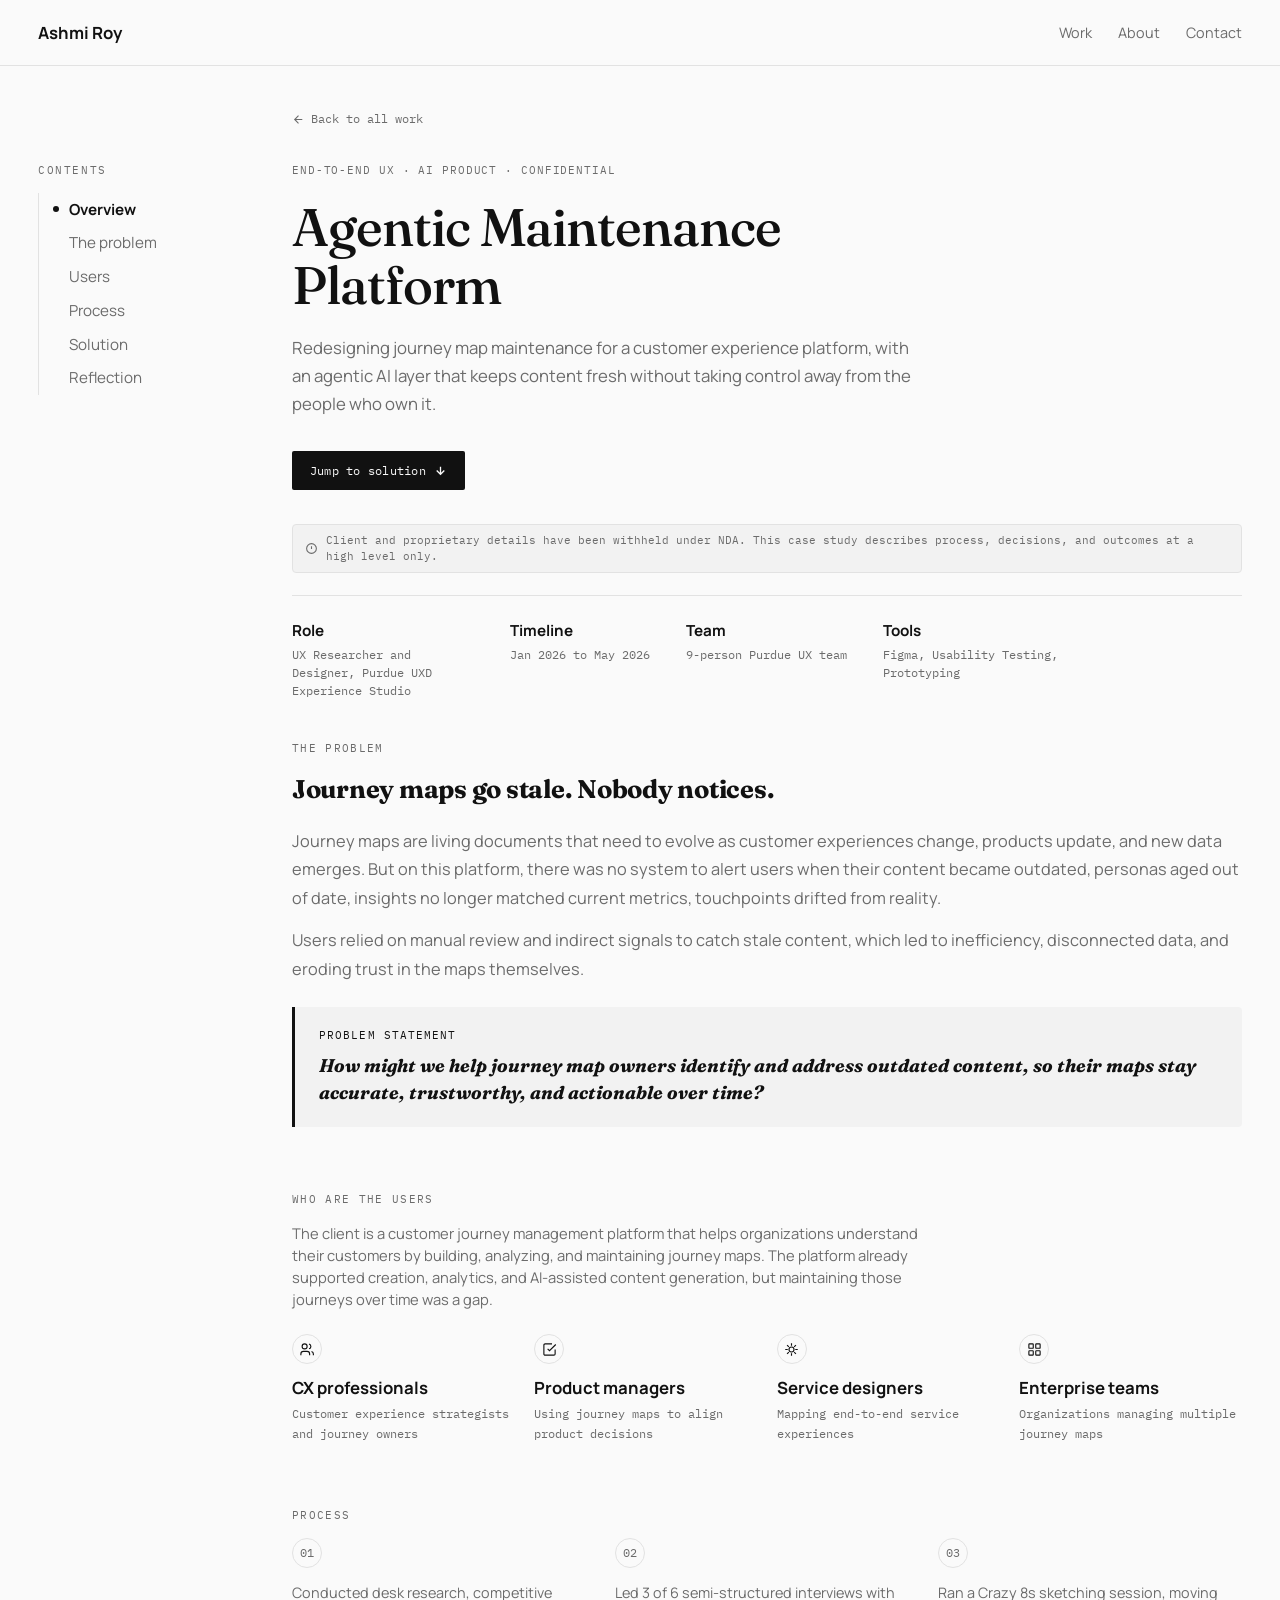
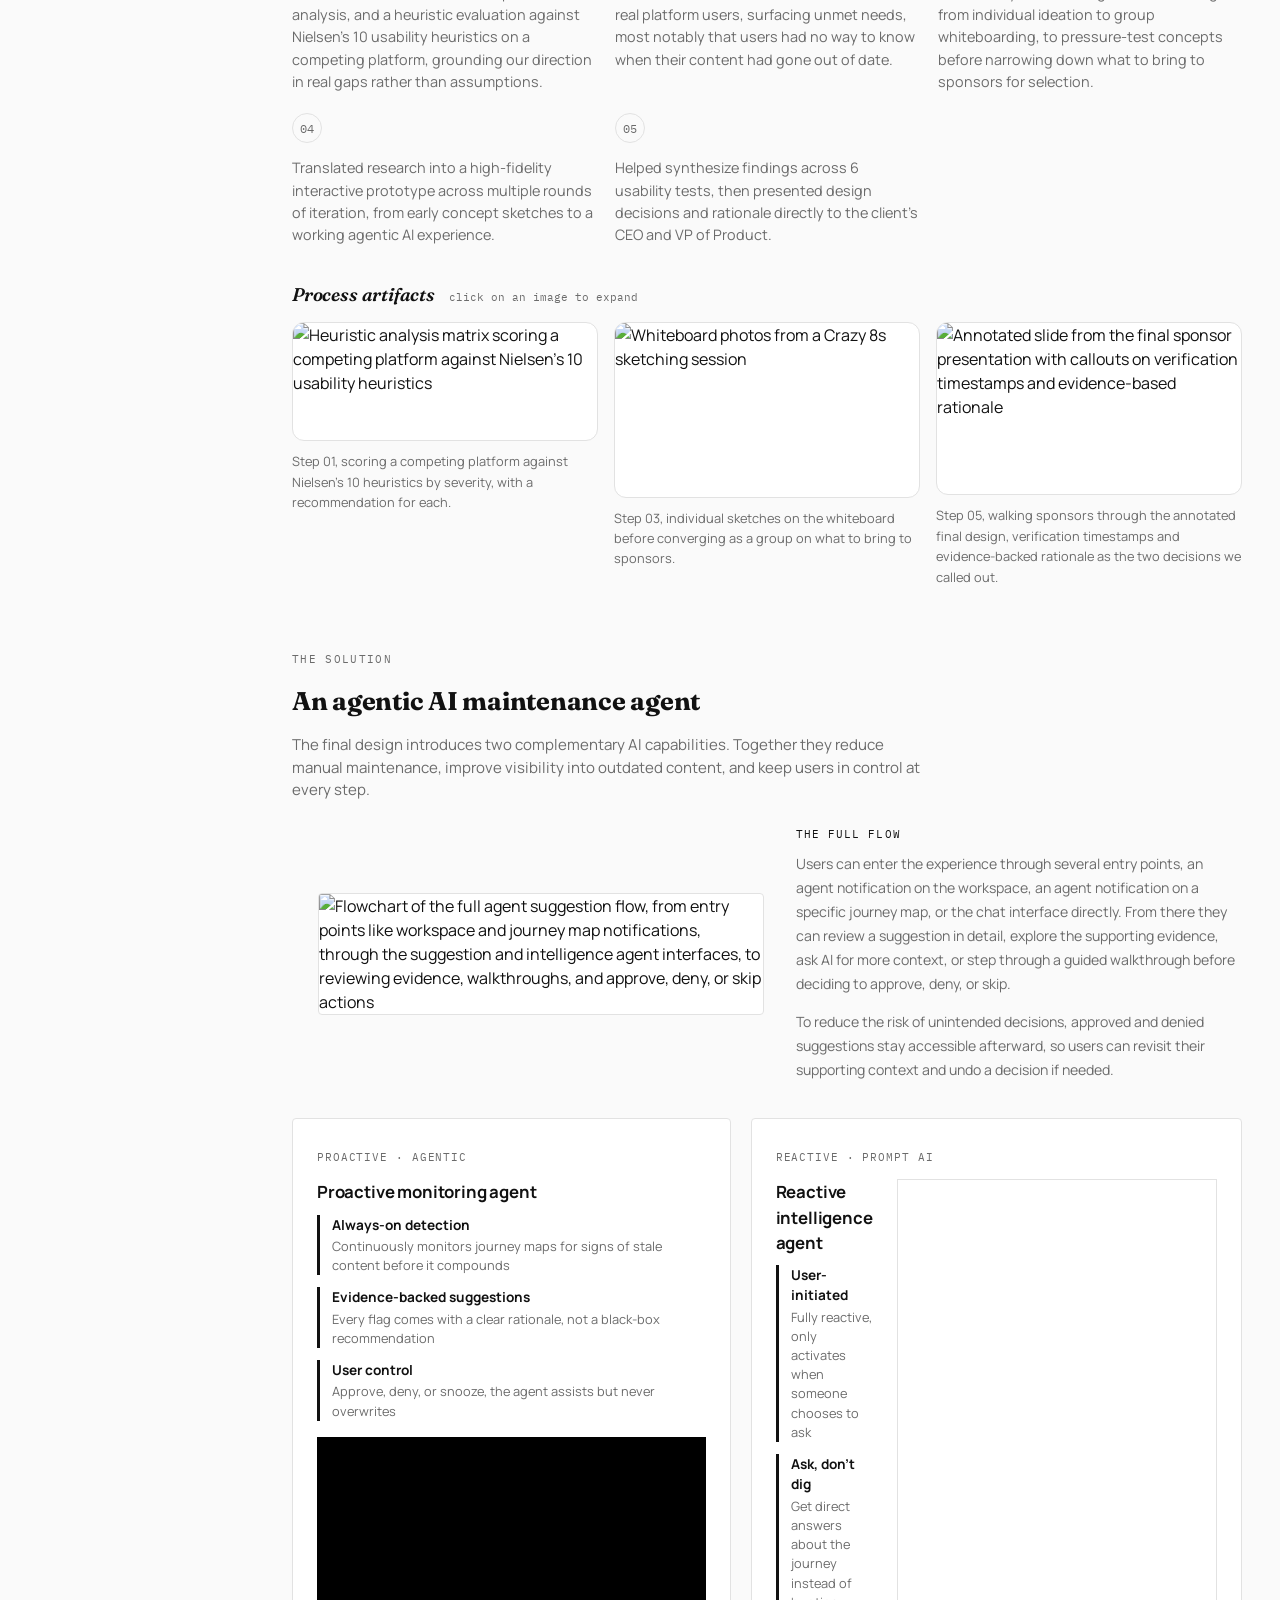
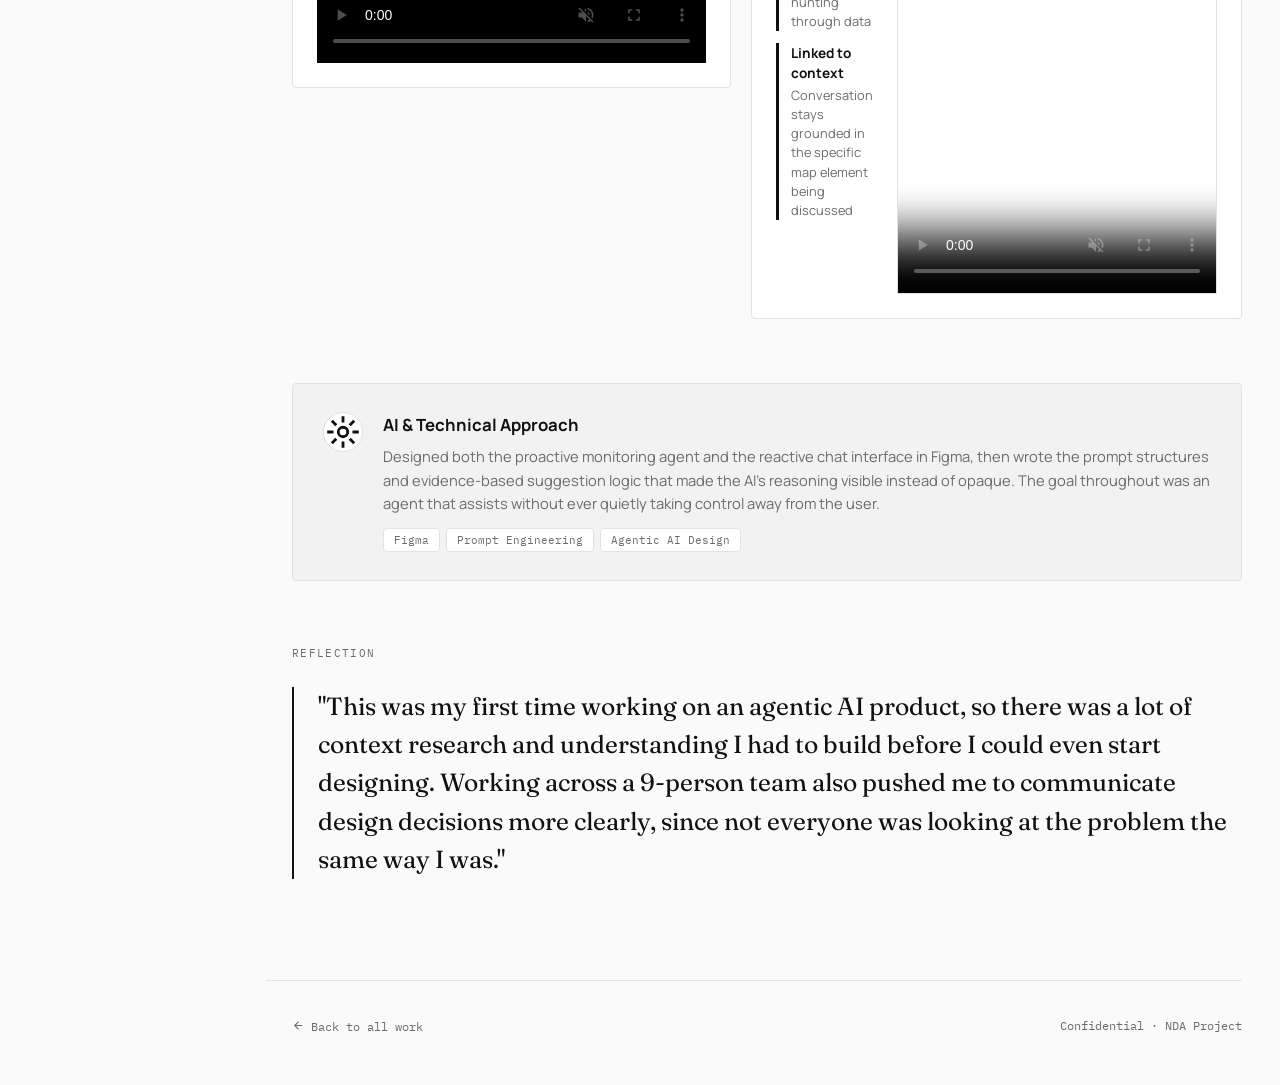
==== projects/agentic-ai.html @ 612753f4 "v24 restore folder structure" ====
<!DOCTYPE html>
<html lang="en">
<head>
<meta charset="UTF-8">
<meta name="viewport" content="width=device-width, initial-scale=1.0">
<title>Agentic Maintenance Platform · ashmi.design</title>
<link rel="stylesheet" href="../assets/styles.css">
<style>
  .lightbox-trigger{ cursor: zoom-in; }
  .lightbox-overlay{
    position:fixed; inset:0; background:rgba(10,10,14,.94);
    display:none; align-items:center; justify-content:center;
    z-index:999; padding:clamp(20px,6vw,64px); opacity:0; transition:opacity .28s ease;
  }
  .lightbox-overlay.show{ display:flex; opacity:1; }
  .lightbox-overlay img{
    max-width:92vw; max-height:88vh; border-radius:12px; object-fit:contain;
    box-shadow:0 24px 70px rgba(0,0,0,.55); display:block;
    transform:scale(.96); transition:transform .28s cubic-bezier(.2,.8,.3,1);
  }
  .lightbox-overlay.show img{ transform:scale(1); }
  .lightbox-close{
    position:absolute; top:22px; right:clamp(20px,5vw,64px);
    width:40px; height:40px; border-radius:50%; border:1px solid rgba(255,255,255,.28);
    background:rgba(255,255,255,.08); color:#fff; display:flex; align-items:center; justify-content:center;
    cursor:pointer; font-size:1.05rem; line-height:1; transition:background .2s;
  }
  .lightbox-close:hover{ background:rgba(255,255,255,.2); }
  .lightbox-hint{
    position:absolute; bottom:22px; left:50%; transform:translateX(-50%);
    font-family:'IBM Plex Mono', monospace; font-size:.7rem; color:rgba(255,255,255,.55);
    letter-spacing:.04em;
  }
  @media (max-width: 720px){
    .reactive-card-grid{ grid-template-columns:1fr !important; }
    .reactive-card-grid > div:last-child{ width:100% !important; max-width:280px; margin:0 auto; }
  }
</style>
</head>
<body class="cs-page">
<header class="topbar">
  <a class="brand" href="../index.html">Ashmi Roy</a>
  <nav>
    <a href="../index.html#work">Work</a>
    <a href="../index.html#about">About</a>
    <a href="../index.html#contact">Contact</a>
  </nav>
</header>
<main class="cs-main cs-wide">
<div class="cs-layout">
<aside class="cs-toc" aria-label="On this page">
<div class="cs-toc-in">
  <div class="cs-toc-title">Contents</div>
  <ol>
      <li><a href="#cs-top">Overview</a></li>
      <li><a href="#cs-problem">The problem</a></li>
      <li><a href="#cs-users">Users</a></li>
      <li><a href="#cs-process">Process</a></li>
      <li><a href="#solution">Solution</a></li>
      <li><a href="#cs-reflection">Reflection</a></li>
  </ol>
</div>
</aside>
<div class="cs-body">


<section class="cs-hero" id="cs-top">
  <a class="cs-back" href="../index.html#work">
    <svg viewBox="0 0 24 24" fill="none" stroke="currentColor" stroke-width="2"><path d="M19 12H5M12 19l-7-7 7-7"/></svg>
    Back to all work
  </a>
  <span class="tag">End-to-End UX · AI Product · Confidential</span>
  <h1 class="cs-title" style="text-align:left; margin-left:0;">Agentic Maintenance Platform</h1>
  <p class="cs-subtitle">Redesigning journey map maintenance for a customer experience platform, with
  an agentic AI layer that keeps content fresh without taking control away from the people who own it.</p>

  <a href="#solution" data-hover style="display:inline-flex; align-items:center; gap:8px; font-family:'IBM Plex Mono', monospace; font-size:.78rem; letter-spacing:.02em; color:var(--bg); background:var(--accent); padding:10px 18px; border-radius:2px; text-decoration:none; margin-bottom:34px; width:fit-content;">
    Jump to solution
    <svg viewBox="0 0 24 24" width="13" height="13" fill="none" stroke="currentColor" stroke-width="2.4"><path d="M12 5v14M19 12l-7 7-7-7"/></svg>
  </a>

  <div class="cs-nda" role="note">
    <svg viewBox="0 0 24 24" fill="none" stroke="currentColor" stroke-width="2"><circle cx="12" cy="12" r="9"/><path d="M12 8v5M12 16h.01"/></svg>
    <p>Client and proprietary details have been withheld under NDA. This case study describes process, decisions, and outcomes at a high level only.</p>
  </div>

  <div class="cs-meta">
    <div class="cs-meta-item"><b>Role</b>UX Researcher and Designer, Purdue UXD Experience Studio</div>
    <div class="cs-meta-item"><b>Timeline</b>Jan 2026 to May 2026</div>
    <div class="cs-meta-item"><b>Team</b>9-person Purdue UX team</div>
    <div class="cs-meta-item"><b>Tools</b>Figma, Usability Testing, Prototyping</div>
  </div>
</section>

<section class="cs-section cs-overview" id="cs-problem">
  <div class="cs-section-label">The problem</div>
  <h2 style="font-family:'Fraunces', serif; font-weight:700; font-size:1.6rem; margin:0 0 18px;">Journey maps go stale. Nobody notices.</h2>
  <p>Journey maps are living documents that need to evolve as customer experiences change, products
  update, and new data emerges. But on this platform, there was no system to alert users when their
  content became outdated, personas aged out of date, insights no longer matched current metrics,
  touchpoints drifted from reality.</p>
  <p>Users relied on manual review and indirect signals to catch stale content, which led to
  inefficiency, disconnected data, and eroding trust in the maps themselves.</p>

  <div style="border-left:3px solid var(--accent); background:var(--accent-soft); border-radius:0 var(--radius) var(--radius) 0; padding:20px 24px; margin-top:24px;">
    <div style="font-family:'IBM Plex Mono', monospace; font-size:.68rem; letter-spacing:.1em; text-transform:uppercase; color:var(--accent); margin-bottom:8px;">Problem statement</div>
    <p style="font-family:'Fraunces', serif; font-weight:700; font-style:italic; font-size:1.15rem; color:var(--ink); margin:0; line-height:1.5; max-width:none;">
      How might we help journey map owners identify and address outdated content, so their maps stay
      accurate, trustworthy, and actionable over time?
    </p>
  </div>
</section>

<section class="cs-section" id="cs-users">
  <div class="cs-section-label">Who are the users</div>
  <p style="color:var(--ink-soft); font-size:.92rem; max-width:70ch; margin:0 0 24px;">
    The client is a customer journey management platform that helps organizations understand their
    customers by building, analyzing, and maintaining journey maps. The platform already supported
    creation, analytics, and AI-assisted content generation, but maintaining those journeys over time
    was a gap.
  </p>
  <div class="cs-outcome-grid cs-outcome-4col">
    <div class="credential" style="--credential-accent: var(--accent);">
      <div class="credential-icon">
        <svg viewBox="0 0 24 24" fill="none" stroke="currentColor" stroke-width="1.8"><path d="M17 21v-2a4 4 0 0 0-4-4H7a4 4 0 0 0-4 4v2"/><circle cx="9" cy="7" r="4"/><path d="M23 21v-2a4 4 0 0 0-3-3.87"/><path d="M16 3.13a4 4 0 0 1 0 7.75"/></svg>
      </div>
      <b>CX professionals</b>Customer experience strategists and journey owners
    </div>
    <div class="credential" style="--credential-accent: var(--c1);">
      <div class="credential-icon">
        <svg viewBox="0 0 24 24" fill="none" stroke="currentColor" stroke-width="1.8"><path d="M9 11l3 3L22 4"/><path d="M21 12v7a2 2 0 0 1-2 2H5a2 2 0 0 1-2-2V5a2 2 0 0 1 2-2h11"/></svg>
      </div>
      <b>Product managers</b>Using journey maps to align product decisions
    </div>
    <div class="credential" style="--credential-accent: var(--c3);">
      <div class="credential-icon">
        <svg viewBox="0 0 24 24" fill="none" stroke="currentColor" stroke-width="1.8"><circle cx="12" cy="12" r="4"/><path d="M12 2v4M12 18v4M4.93 4.93l2.83 2.83M16.24 16.24l2.83 2.83M2 12h4M18 12h4M4.93 19.07l2.83-2.83M16.24 7.76l2.83-2.83"/></svg>
      </div>
      <b>Service designers</b>Mapping end-to-end service experiences
    </div>
    <div class="credential" style="--credential-accent: var(--c4);">
      <div class="credential-icon">
        <svg viewBox="0 0 24 24" fill="none" stroke="currentColor" stroke-width="1.8"><rect x="3" y="3" width="7" height="7" rx="1"/><rect x="14" y="3" width="7" height="7" rx="1"/><rect x="3" y="14" width="7" height="7" rx="1"/><rect x="14" y="14" width="7" height="7" rx="1"/></svg>
      </div>
      <b>Enterprise teams</b>Organizations managing multiple journey maps
    </div>
  </div>
</section>

<section class="cs-section" id="cs-process">
  <div class="cs-section-label">Process</div>
  <div class="cs-process-grid cs-process-3col">
    <div class="cs-step">
      <div class="cs-step-num">01</div>
      <p>Conducted desk research, competitive analysis, and a heuristic evaluation against Nielsen's 10 usability heuristics on a competing platform, grounding our direction in real gaps rather than assumptions.</p>
    </div>
    <div class="cs-step">
      <div class="cs-step-num">02</div>
      <p>Led 3 of 6 semi-structured interviews with real platform users, surfacing unmet needs, most notably that users had no way to know when their content had gone out of date.</p>
    </div>
    <div class="cs-step">
      <div class="cs-step-num">03</div>
      <p>Ran a Crazy 8s sketching session, moving from individual ideation to group whiteboarding, to pressure-test concepts before narrowing down what to bring to sponsors for selection.</p>
    </div>
    <div class="cs-step">
      <div class="cs-step-num">04</div>
      <p>Translated research into a high-fidelity interactive prototype across multiple rounds of iteration, from early concept sketches to a working agentic AI experience.</p>
    </div>
    <div class="cs-step">
      <div class="cs-step-num">05</div>
      <p>Helped synthesize findings across 6 usability tests, then presented design decisions and rationale directly to the client's CEO and VP of Product.</p>
    </div>
  </div>

  <div class="cs-artifacts-head"><h3>Process artifacts</h3><span>click on an image to expand</span></div>
  <div class="cs-thumbs natural">
    <figure class="cs-figure"><div class="frame"><img class="lightbox-trigger" src="../assets/img/heuristic-jt.jpg" alt="Heuristic analysis matrix scoring a competing platform against Nielsen's 10 usability heuristics" width="3120" height="1200"></div><figcaption>Step 01, scoring a competing platform against Nielsen's 10 heuristics by severity, with a recommendation for each.</figcaption></figure>
    <figure class="cs-figure"><div class="frame"><img class="lightbox-trigger" src="../assets/img/jt-whiteboarding.jpg" alt="Whiteboard photos from a Crazy 8s sketching session" width="2630" height="1500"></div><figcaption>Step 03, individual sketches on the whiteboard before converging as a group on what to bring to sponsors.</figcaption></figure>
    <figure class="cs-figure"><div class="frame"><img class="lightbox-trigger" src="../assets/img/jt-presentation-crop.png" alt="Annotated slide from the final sponsor presentation with callouts on verification timestamps and evidence-based rationale" width="1930" height="1086"></div><figcaption>Step 05, walking sponsors through the annotated final design, verification timestamps and evidence-backed rationale as the two decisions we called out.</figcaption></figure>
  </div>
</section>

<section class="cs-section" id="solution" style="scroll-margin-top: 100px;">
  <div class="cs-section-label">The solution</div>
  <h2 style="font-family:'Fraunces', serif; font-weight:700; font-size:1.6rem; margin:0 0 14px;">An agentic AI maintenance agent</h2>
  <p style="color:var(--ink-soft); font-size:.94rem; max-width:70ch; margin:0 0 24px;">
    The final design introduces two complementary AI capabilities. Together they reduce manual
    maintenance, improve visibility into outdated content, and keep users in control at every step.
  </p>

  <div class="cs-chart-grid" style="display:grid; grid-template-columns:1fr 1fr; gap:32px; align-items:center; margin-bottom:36px;">
    <div style="border-radius:var(--radius); overflow:hidden; border:1px solid var(--line); background:#fff;">
      <img class="lightbox-trigger" src="../assets/img/jt-flow-overview.png" alt="Flowchart of the full agent suggestion flow, from entry points like workspace and journey map notifications, through the suggestion and intelligence agent interfaces, to reviewing evidence, walkthroughs, and approve, deny, or skip actions" style="width:100%; height:100%; object-fit:contain; display:block;">
    </div>
    <div>
      <div style="font-family:'IBM Plex Mono', monospace; font-size:.68rem; letter-spacing:.1em; text-transform:uppercase; color:var(--accent); margin-bottom:10px;">The full flow</div>
      <p style="color:var(--ink-soft); font-size:.88rem; line-height:1.7; margin:0 0 14px;">
        Users can enter the experience through several entry points, an agent notification on the
        workspace, an agent notification on a specific journey map, or the chat interface directly.
        From there they can review a suggestion in detail, explore the supporting evidence, ask AI
        for more context, or step through a guided walkthrough before deciding to approve, deny, or
        skip.
      </p>
      <p style="color:var(--ink-soft); font-size:.88rem; line-height:1.7; margin:0;">
        To reduce the risk of unintended decisions, approved and denied suggestions stay accessible
        afterward, so users can revisit their supporting context and undo a decision if needed.
      </p>
    </div>
  </div>

  <div style="display:grid; grid-template-columns:1fr 1fr; gap:20px; align-items:start;">
    <div style="border:1px solid var(--line); border-radius:var(--radius); background:var(--surface); padding:24px;">
      <span class="tag" style="margin-bottom:14px; display:inline-block;">Proactive · Agentic</span>
      <h3 style="font-family:'Manrope', sans-serif; font-weight:700; font-size:1.05rem; margin:0 0 10px;">Proactive monitoring agent</h3>
      <div style="display:flex; flex-direction:column; gap:12px; margin-bottom:16px;">
        <div style="border-left:3px solid var(--c1); padding-left:12px;">
          <div style="font-family:'Manrope', sans-serif; font-weight:700; font-size:.85rem; color:var(--ink);">Always-on detection</div>
          <div style="font-family:'Manrope', sans-serif; font-size:.8rem; color:var(--ink-soft); margin-top:2px;">Continuously monitors journey maps for signs of stale content before it compounds</div>
        </div>
        <div style="border-left:3px solid var(--c1); padding-left:12px;">
          <div style="font-family:'Manrope', sans-serif; font-weight:700; font-size:.85rem; color:var(--ink);">Evidence-backed suggestions</div>
          <div style="font-family:'Manrope', sans-serif; font-size:.8rem; color:var(--ink-soft); margin-top:2px;">Every flag comes with a clear rationale, not a black-box recommendation</div>
        </div>
        <div style="border-left:3px solid var(--c1); padding-left:12px;">
          <div style="font-family:'Manrope', sans-serif; font-weight:700; font-size:.85rem; color:var(--ink);">User control</div>
          <div style="font-family:'Manrope', sans-serif; font-size:.8rem; color:var(--ink-soft); margin-top:2px;">Approve, deny, or snooze, the agent assists but never overwrites</div>
        </div>
      </div>
      <div style="border-radius:calc(var(--radius) - 4px); overflow:hidden; aspect-ratio:1490/866; background:#000;">
        <video style="width:100%; height:100%; object-fit:cover; display:block;"
          src="../assets/video/jt-ai-suggestions.mp4"
          poster="../assets/img/jt-ai-suggestions-poster.jpg"
          controls muted playsinline preload="metadata"></video>
      </div>
    </div>

    <div class="reactive-card" style="border:1px solid var(--line); border-radius:var(--radius); background:var(--surface); padding:24px;">
      <span class="tag" style="margin-bottom:14px; display:inline-block;">Reactive · Prompt AI</span>
      <div class="reactive-card-grid" style="display:grid; grid-template-columns:1fr auto; gap:24px; align-items:start;">
        <div>
          <h3 style="font-family:'Manrope', sans-serif; font-weight:700; font-size:1.05rem; margin:0 0 10px;">Reactive intelligence agent</h3>
          <div style="display:flex; flex-direction:column; gap:12px;">
            <div style="border-left:3px solid var(--c2); padding-left:12px;">
              <div style="font-family:'Manrope', sans-serif; font-weight:700; font-size:.85rem; color:var(--ink);">User-initiated</div>
              <div style="font-family:'Manrope', sans-serif; font-size:.8rem; color:var(--ink-soft); margin-top:2px;">Fully reactive, only activates when someone chooses to ask</div>
            </div>
            <div style="border-left:3px solid var(--c2); padding-left:12px;">
              <div style="font-family:'Manrope', sans-serif; font-weight:700; font-size:.85rem; color:var(--ink);">Ask, don't dig</div>
              <div style="font-family:'Manrope', sans-serif; font-size:.8rem; color:var(--ink-soft); margin-top:2px;">Get direct answers about the journey instead of hunting through data</div>
            </div>
            <div style="border-left:3px solid var(--c2); padding-left:12px;">
              <div style="font-family:'Manrope', sans-serif; font-weight:700; font-size:.85rem; color:var(--ink);">Linked to context</div>
              <div style="font-family:'Manrope', sans-serif; font-size:.8rem; color:var(--ink-soft); margin-top:2px;">Conversation stays grounded in the specific map element being discussed</div>
            </div>
          </div>
        </div>
        <div style="border-radius:calc(var(--radius) - 4px); overflow:hidden; width:clamp(230px,34vw,320px); aspect-ratio:498/1112; border:1px solid var(--line); flex-shrink:0;">
          <video style="width:100%; height:100%; object-fit:cover; display:block;"
            src="../assets/video/jt-ai-agent.mp4"
            poster="../assets/img/jt-ai-agent-poster.jpg"
            controls muted playsinline preload="metadata"></video>
        </div>
      </div>
    </div>
  </div>
</section>

<section class="cs-section">
  <div class="cs-ai-callout">
    <div class="icon">
      <svg viewBox="0 0 24 24" fill="none" stroke="currentColor" stroke-width="1.8"><path d="M12 2v4M12 18v4M4.93 4.93l2.83 2.83M16.24 16.24l2.83 2.83M2 12h4M18 12h4M4.93 19.07l2.83-2.83M16.24 7.76l2.83-2.83"/><circle cx="12" cy="12" r="3"/></svg>
    </div>
    <div>
      <h3>AI & Technical Approach</h3>
      <p>Designed both the proactive monitoring agent and the reactive chat interface in Figma, then
      wrote the prompt structures and evidence-based suggestion logic that made the AI's reasoning
      visible instead of opaque. The goal throughout was an agent that assists without ever quietly
      taking control away from the user.</p>
      <div class="ai-tags">
        <span>Figma</span>
        <span>Prompt Engineering</span>
        <span>Agentic AI Design</span>
      </div>
    </div>
  </div>
</section>

<section class="cs-section" id="cs-reflection">
  <div class="cs-section-label">Reflection</div>
  <p class="cs-reflection" style="max-width:none;">"This was my first time working on an agentic AI product, so there was a lot
  of context research and understanding I had to build before I could even start designing. Working
  across a 9-person team also pushed me to communicate design decisions more clearly, since not
  everyone was looking at the problem the same way I was."</p>
</section>

<div class="cs-footer-nav">
  <a href="../index.html#work">
    <svg viewBox="0 0 24 24" width="13" height="13" fill="none" stroke="currentColor" stroke-width="2"><path d="M19 12H5M12 19l-7-7 7-7"/></svg>
    Back to all work
  </a>
  <span style="font-family:'IBM Plex Mono', monospace; font-size:.75rem; color:var(--ink-soft);">Confidential · NDA Project</span>
</div>


</div>
</div>
</main>

<div class="lightbox-overlay" id="lightboxOverlay" role="dialog" aria-modal="true" aria-hidden="true">
  <button class="lightbox-close" id="lightboxClose" aria-label="Close expanded image">
    <svg viewBox="0 0 24 24" width="18" height="18" fill="none" stroke="currentColor" stroke-width="2"><path d="M18 6 6 18M6 6l12 12"/></svg>
  </button>
  <img id="lightboxImg" src="" alt="">
  <div class="lightbox-hint">Click anywhere, or press Esc, to close</div>
</div>

<script src="../assets/script.js"></script>
</body>
</html>
---- assets/styles.css ----
@import url('https://fonts.googleapis.com/css2?family=Fraunces:wght@400;500;600&family=Manrope:wght@400;500;600;700&family=IBM+Plex+Mono:wght@400;500&display=swap');

/* ================= Tokens ================= */
:root{
  --side:#EDEDED;
  --bg:#FAFAFA;
  --surface:#FFFFFF;
  --surface-2:#F2F2F2;
  --ink:#111111;
  --ink-soft:#6B6B6B;
  --line:#E2E2E2;
  --radius:4px;
  --ease:cubic-bezier(.16,.84,.44,1);

  /* legacy names, kept so case study markup keeps working. All neutral. */
  --accent:#111111;
  --accent-soft:#F2F2F2;
  --sage:#111111;
  --c1:#111111; --c2:#111111; --c3:#111111; --c4:#111111;
}

/* ================= Base ================= */
*{ box-sizing:border-box; }
html{ scroll-behavior:smooth; }
body{
  margin:0; background:var(--bg); color:var(--ink);
  font-family:'Manrope', sans-serif; line-height:1.5;
  -webkit-font-smoothing:antialiased;
}
::selection{ background:var(--ink); color:var(--bg); }
a{ color:inherit; }
h1,h2,h3{ font-family:'Fraunces', serif; font-weight:500; letter-spacing:-.01em; margin:0; }
img,video{ max-width:100%; }
p a{ text-decoration:underline; text-underline-offset:3px; }
em{ font-style:normal; }

.eyebrow, .cs-section-label{
  font-family:'IBM Plex Mono', monospace; font-size:.7rem; letter-spacing:.12em;
  text-transform:uppercase; color:var(--ink-soft);
}
.tag{
  display:inline-block; font-family:'IBM Plex Mono', monospace; font-size:.7rem;
  letter-spacing:.08em; text-transform:uppercase; color:var(--ink-soft);
}


/* ================= Homepage shell ================= */
body.home{ background:var(--side); }
.shell{ display:grid; grid-template-columns:300px 1fr; min-height:100vh; }
.side{
  position:sticky; top:0; height:100vh; overflow-y:auto;
  display:flex; flex-direction:column; justify-content:space-between;
  padding:36px 24px 28px;
}
.side-label{
  font-family:'IBM Plex Mono', monospace; font-size:.72rem; letter-spacing:.16em;
  text-transform:uppercase; color:var(--ink-soft); padding:0 12px; margin-bottom:14px;
}
.brand{ display:block; font-weight:700; font-size:1.05rem; text-decoration:none; color:var(--ink); padding:0 12px; margin-bottom:36px; }
.side-nav{ display:flex; flex-direction:column; gap:4px; }
.side-nav a{
  display:flex; align-items:center; gap:14px; padding:12px; border-radius:12px;
  text-decoration:none; color:var(--ink-soft); font-size:1rem;
  transition:background .2s, color .2s;
}
.side-nav a svg{ width:20px; height:20px; flex-shrink:0; }
.side-nav a:hover{ color:var(--ink); }
.side-nav a.active{ background:var(--surface); color:var(--ink); }
.side-socials{ display:flex; gap:6px; margin-bottom:16px; padding:0 4px; }
.side-socials a{
  display:flex; align-items:center; justify-content:center; width:44px; height:44px; border-radius:10px;
  color:var(--ink-soft); transition:color .2s, background .2s;
}
.side-socials a:hover{ color:var(--ink); background:var(--surface); }
.side-socials svg{ width:22px; height:22px; }
.side-foot{ padding:0 12px 18px; }
.side-loc{ font-family:'IBM Plex Mono', monospace; font-size:.68rem; letter-spacing:.1em; text-transform:uppercase; color:var(--ink-soft); }

.main{
  background:var(--bg); border-radius:28px 0 0 28px; min-height:100vh;
  padding:56px clamp(24px,4.5vw,72px) 48px;
}
.main-inner{ max-width:1160px; }
.availability{
  display:flex; justify-content:flex-end; align-items:center; gap:8px;
  font-family:'IBM Plex Mono', monospace; font-size:.72rem; letter-spacing:.08em;
  text-transform:uppercase; color:var(--ink-soft); margin-bottom:56px;
}
.availability i{ width:7px; height:7px; border-radius:50%; background:var(--ink); display:inline-block; }

.hero h1{ font-size:clamp(2rem,3.8vw,3.2rem); line-height:1.15; max-width:24ch; }
.hero-sub{ color:var(--ink-soft); font-size:1.02rem; line-height:1.7; max-width:56ch; margin:24px 0 0; }
.hero-facts{
  display:flex; flex-wrap:wrap; gap:8px 28px; margin-top:24px;
  font-family:'IBM Plex Mono', monospace; font-size:.74rem; color:var(--ink-soft);
}
.hero-facts b{ color:var(--ink); font-weight:500; }

.block{ padding-top:104px; scroll-margin-top:16px; }
.block-head{ display:flex; align-items:center; gap:20px; margin-bottom:36px; }
.block-icon{
  width:64px; height:64px; border-radius:18px; flex-shrink:0;
  background:var(--surface); border:1px solid var(--line);
  display:flex; align-items:center; justify-content:center; color:var(--ink);
}
.block-icon svg{ width:26px; height:26px; }
.block-head h2{ font-size:clamp(1.6rem,2.4vw,2rem); }
.block-head p{ margin:4px 0 0; color:var(--ink-soft); font-size:.98rem; }

/* Work rows (text left, image right) */
.work-list{ margin-top:0; }
.work-row{
  display:grid; grid-template-columns:1fr 1.5fr; gap:48px; align-items:center;
  padding:40px 0; border-top:1px solid var(--line);
  color:var(--ink); text-decoration:none;
}
.work-row:last-child{ border-bottom:1px solid var(--line); }
.work-text h3{ font-family:'Manrope', sans-serif; font-weight:700; font-size:1.3rem; letter-spacing:0; margin:10px 0 14px; }
.work-text p{ color:var(--ink-soft); line-height:1.7; margin:0 0 18px; font-size:.97rem; }
.work-cta{ font-size:.88rem; font-weight:600; display:inline-flex; gap:6px; align-items:center; }
.work-cta svg{ transition:transform .25s var(--ease); }
a.work-row:hover .work-cta svg{ transform:translateX(4px); }
a.work-row:hover h3{ text-decoration:underline; text-underline-offset:5px; }
.work-img{ aspect-ratio:1.8/1; overflow:hidden; border:1px solid var(--line); border-radius:12px; background:var(--surface-2); }
.work-img img{ width:100%; height:100%; object-fit:cover; display:block; }
.work-row.is-soon .work-text h3, .work-row.is-soon .work-text p{ opacity:.75; }
.soon-panel{
  width:100%; height:100%; display:flex; align-items:center; justify-content:center;
  font-family:'IBM Plex Mono', monospace; font-size:.74rem; letter-spacing:.12em;
  text-transform:uppercase; color:var(--ink-soft);
  background-image:radial-gradient(circle, var(--line) 1px, transparent 1px); background-size:16px 16px;
}
.btn-outline{
  display:block; text-align:center; padding:12px; margin:0 12px;
  border:1px solid var(--ink); border-radius:12px; color:var(--ink); text-decoration:none; font-size:.92rem; font-weight:500;
  transition:background .2s, color .2s;
}
.btn-outline:hover{ background:var(--ink); color:var(--bg); }

/* Info cards (leadership, writing) */
.info-grid{ display:grid; grid-template-columns:repeat(2,1fr); gap:24px; }
.info-card{ padding:26px; background:var(--surface); border:1px solid var(--line); border-radius:20px; }
.info-card .tag{ display:block; margin-bottom:12px; }
.info-card h3{ font-family:'Manrope', sans-serif; font-weight:600; font-size:1.1rem; letter-spacing:0; margin:0 0 10px; }
.info-card p{ color:var(--ink-soft); line-height:1.7; margin:0; font-size:.93rem; }

/* About + contact */
.about-lead{ font-size:clamp(1.4rem,2.2vw,1.8rem); line-height:1.35; max-width:32ch; font-family:'Fraunces', serif; }
.toollist{ display:flex; flex-wrap:wrap; gap:8px; margin-top:28px; }
.toollist span{
  font-family:'IBM Plex Mono', monospace; font-size:.72rem; color:var(--ink-soft);
  border:1px solid var(--line); background:var(--surface); padding:7px 12px; border-radius:10px;
}
.contact-list{ background:var(--surface); border:1px solid var(--line); border-radius:20px; overflow:hidden; }
.contact-link{
  display:flex; justify-content:space-between; gap:20px; padding:18px 24px;
  border-top:1px solid var(--line); text-decoration:none; color:var(--ink); font-size:.95rem;
  transition:background .2s;
}
.contact-link:first-child{ border-top:0; }
.contact-link:hover{ background:var(--surface-2); }
.contact-link .small{ color:var(--ink-soft); font-size:.88rem; }
.site-footer{ padding:64px 0 8px; color:var(--ink-soft); font-size:.8rem; }

/* ================= Case study pages ================= */
.topbar{
  display:flex; align-items:center; justify-content:space-between; gap:24px;
  padding:20px clamp(20px,5vw,64px); border-bottom:1px solid var(--line);
}
.topbar nav{ display:flex; gap:26px; }
.topbar nav a{ text-decoration:none; color:var(--ink-soft); font-size:.9rem; }
.topbar nav a:hover{ color:var(--ink); }
.cs-main{ max-width:1160px; margin:0 auto; }

.cs-back{
  display:flex; width:fit-content; align-items:center; gap:6px;
  font-family:'IBM Plex Mono', monospace; font-size:.75rem; color:var(--ink-soft);
  text-decoration:none; margin-bottom:28px;
}
.cs-back:hover{ color:var(--ink); }
.cs-back svg{ width:13px; height:13px; }

.cs-hero{ padding:44px clamp(20px,5vw,64px) 0; position:relative; }
.cs-title{ font-weight:500; font-size:clamp(2rem,4.6vw,3.3rem); line-height:1.1; letter-spacing:-.02em; margin:18px 0 20px; max-width:20ch; }
.cs-subtitle{ color:var(--ink-soft); font-size:1.05rem; line-height:1.65; max-width:62ch; margin:0 0 34px; }
.cs-meta{ display:flex; gap:36px; flex-wrap:wrap; padding:24px 0 32px; border-top:1px solid var(--line); }
.cs-meta-item{ font-family:"IBM Plex Mono", monospace; font-size:.75rem; color:var(--ink-soft); max-width:26ch; }
.cs-meta-item b{ display:block; font-family:'Manrope', sans-serif; font-weight:700; font-size:.95rem; color:var(--ink); margin-bottom:3px; }

.photo-placeholder{
  border:1px dashed var(--line); border-radius:var(--radius); background:var(--surface-2);
  display:flex; flex-direction:column; align-items:center; justify-content:center; gap:10px;
  color:var(--ink-soft); text-align:center; padding:32px 20px;
}
.photo-placeholder svg{ width:28px; height:28px; opacity:.5; }
.photo-placeholder span{ font-family:'IBM Plex Mono', monospace; font-size:.72rem; line-height:1.6; max-width:32ch; }
.cs-hero-image{ aspect-ratio:16/9; margin:0 clamp(20px,5vw,64px) 56px; }

.cs-section{ padding:8px clamp(20px,5vw,64px) 56px; }
.cs-section-label{ margin-bottom:14px; }
.cs-overview p{ color:var(--ink-soft); font-size:1.02rem; line-height:1.75; max-width:none; margin:0 0 14px; }
.cs-overview p:last-child{ margin-bottom:0; }

.cs-collapse{ border:1px solid var(--line); border-radius:var(--radius); background:var(--surface); overflow:hidden; }
.cs-collapse summary{
  list-style:none; cursor:pointer; padding:22px clamp(20px,4vw,28px);
  display:flex; justify-content:space-between; align-items:center; gap:20px;
}
.cs-collapse summary::-webkit-details-marker{ display:none; }
.cs-collapse-title{ font-family:'Fraunces', serif; font-weight:500; font-size:1.1rem; color:var(--ink); line-height:1.3; max-width:56ch; }
.cs-collapse-toggle{ display:flex; align-items:center; gap:8px; flex-shrink:0; font-family:'IBM Plex Mono', monospace; font-size:.74rem; color:var(--ink-soft); }
.cs-collapse .chevron{ flex-shrink:0; color:var(--ink-soft); transition:transform .3s var(--ease); }
.cs-collapse[open] .chevron{ transform:rotate(180deg); }
.cs-collapse:not([open]) .label-open{ display:none; }
.cs-collapse[open] .label-closed{ display:none; }
.cs-collapse-body{
  padding:20px clamp(20px,4vw,28px) 26px; color:var(--ink-soft); font-size:.94rem; line-height:1.75;
  border-top:1px solid var(--line);
}
.cs-collapse-body p{ margin:0 0 14px; }
.cs-collapse-body p:last-child{ margin-bottom:0; }

.cs-process-grid{ display:grid; grid-template-columns:repeat(2,1fr); gap:20px; }
.cs-process-3col{ grid-template-columns:repeat(3,1fr); }
.cs-chart-grid{ grid-template-columns:1fr 1fr; }
.cs-step{ display:flex; flex-direction:column; gap:14px; }
.cs-step-num{
  width:30px; height:30px; border-radius:50%; border:1px solid var(--line);
  display:flex; align-items:center; justify-content:center;
  font-family:'IBM Plex Mono', monospace; font-size:.78rem; color:var(--ink-soft); flex-shrink:0;
}
.cs-step .photo-placeholder{ aspect-ratio:4/3; }
.cs-step p{ color:var(--ink-soft); font-size:.9rem; line-height:1.55; margin:0; }

.cs-ai-callout{
  border:1px solid var(--line); background:var(--surface-2); border-radius:var(--radius);
  padding:28px 30px; display:flex; gap:20px; align-items:flex-start;
}
.cs-ai-callout .icon{
  width:40px; height:40px; border-radius:50%; background:var(--surface); border:1px solid var(--line);
  display:flex; align-items:center; justify-content:center; flex-shrink:0; color:var(--ink);
}
.cs-ai-callout h3{ font-family:'Manrope', sans-serif; font-weight:700; font-size:1.05rem; letter-spacing:0; margin:0 0 8px; }
.cs-ai-callout p{ color:var(--ink-soft); font-size:.92rem; line-height:1.6; margin:0; max-width:none; }
.cs-ai-callout .ai-tags{ display:flex; flex-wrap:wrap; gap:6px; margin-top:12px; }
.cs-ai-callout .ai-tags span{
  font-family:'IBM Plex Mono', monospace; font-size:.68rem; color:var(--ink-soft);
  border:1px solid var(--line); border-radius:var(--radius); padding:3px 10px; background:var(--surface);
}

.cs-outcome-grid{ display:grid; grid-template-columns:repeat(3,1fr); gap:36px; }
.cs-outcome-4col{ grid-template-columns:repeat(4,1fr); gap:20px; }
.credential{ font-family:'IBM Plex Mono', monospace; font-size:.78rem; color:var(--ink-soft); line-height:1.55; }
.credential-icon{
  width:30px; height:30px; border-radius:50%; border:1px solid var(--line); color:var(--ink);
  display:flex; align-items:center; justify-content:center; margin-bottom:11px;
}
.credential-icon svg{ width:15px; height:15px; }
.credential b{ display:block; color:var(--ink); font-size:1.05rem; font-family:'Manrope', sans-serif; font-weight:700; margin-bottom:3px; }
.cs-outcome-grid .credential{ max-width:none; }

.cs-reflection{
  border-left:2px solid var(--ink); padding-left:24px;
  font-family:'Fraunces', serif; font-weight:400; font-size:clamp(1.2rem,2.4vw,1.55rem);
  line-height:1.55; color:var(--ink); max-width:none;
}
.cs-footer-nav{
  display:flex; justify-content:space-between; align-items:center; flex-wrap:wrap; gap:16px;
  padding:36px clamp(20px,5vw,64px) 50px; border-top:1px solid var(--line); margin-top:20px;
}
.cs-footer-nav a{
  font-family:'IBM Plex Mono', monospace; font-size:.78rem; color:var(--ink-soft); text-decoration:none;
  display:inline-flex; align-items:center; gap:6px;
}
.cs-footer-nav a:hover{ color:var(--ink); }


/* ================= Case study helpers (figures, notes, lightbox) ================= */
.cs-h2{ font-size:clamp(1.4rem,2.4vw,1.8rem); margin:0 0 14px; }
.cs-lead{ color:var(--ink-soft); font-size:1rem; line-height:1.75; max-width:68ch; margin:0 0 28px; }
.cs-figure{ margin:0; }
.cs-figure .frame{ border:1px solid var(--line); border-radius:12px; overflow:hidden; background:#fff; }
.cs-figure img{ display:block; width:100%; height:auto; }
.cs-figure figcaption{ color:var(--ink-soft); font-size:.8rem; line-height:1.6; margin:10px 0 0; }
.cs-split{ display:grid; grid-template-columns:1.25fr 1fr; gap:36px; align-items:center; margin-bottom:44px; }
.cs-split.cs-split-wide{ align-items:start; }
.cs-split.rev{ grid-template-columns:1fr 1.25fr; }
.cs-kicker{ font-family:'IBM Plex Mono', monospace; font-size:.68rem; letter-spacing:.1em; text-transform:uppercase; color:var(--ink-soft); margin-bottom:10px; }
.cs-split p{ color:var(--ink-soft); font-size:.94rem; line-height:1.75; margin:0 0 14px; }
.cs-split p:last-child{ margin-bottom:0; }
.cs-quote-card{
  border-left:2px solid var(--ink); background:var(--surface-2); border-radius:0 12px 12px 0;
  padding:20px 24px; margin:0 0 28px;
}
.cs-quote-card q{ display:block; font-family:'Fraunces', serif; font-size:1.25rem; line-height:1.45; quotes:none; }
.cs-quote-card span{ display:block; margin-top:8px; font-family:'IBM Plex Mono', monospace; font-size:.7rem; color:var(--ink-soft); }
.cs-note-grid{ display:grid; grid-template-columns:1fr 1fr; gap:20px; }
.cs-note{ border:1px solid var(--line); background:var(--surface); border-radius:12px; padding:24px; }
.cs-note h3{ font-family:'Manrope', sans-serif; font-weight:700; font-size:1.02rem; letter-spacing:0; margin:0 0 10px; }
.cs-note p{ color:var(--ink-soft); font-size:.9rem; line-height:1.7; margin:0 0 10px; }
.cs-note p:last-child{ margin-bottom:0; }
.cs-note ul{ margin:0; padding-left:18px; color:var(--ink-soft); font-size:.9rem; line-height:1.7; }
.cs-owner{
  display:inline-block; font-family:'IBM Plex Mono', monospace; font-size:.68rem; letter-spacing:.1em; text-transform:uppercase;
  border:1px solid var(--ink); color:var(--bg); background:var(--ink); border-radius:2px; padding:4px 9px; margin-bottom:14px;
}
.cs-owner.team{ background:transparent; color:var(--ink-soft); border-color:var(--line); }
.cs-divider{ border:0; border-top:1px solid var(--line); margin:12px clamp(20px,5vw,64px) 44px; }
.lightbox-trigger{ cursor:zoom-in; }
.lightbox-overlay{
  position:fixed; inset:0; background:rgba(10,10,14,.94); display:none; align-items:center; justify-content:center;
  z-index:999; padding:clamp(20px,6vw,64px); opacity:0; transition:opacity .28s ease;
}
.lightbox-overlay.show{ display:flex; opacity:1; }
.lightbox-overlay img{ max-width:92vw; max-height:88vh; border-radius:8px; object-fit:contain; display:block; background:#fff; }
.lightbox-close{
  position:absolute; top:22px; right:clamp(20px,5vw,64px); width:40px; height:40px; border-radius:50%;
  border:1px solid rgba(255,255,255,.28); background:rgba(255,255,255,.08); color:#fff;
  display:flex; align-items:center; justify-content:center; cursor:pointer;
}
.lightbox-hint{ position:absolute; bottom:22px; left:50%; transform:translateX(-50%); font-family:'IBM Plex Mono', monospace; font-size:.7rem; color:rgba(255,255,255,.55); }
@media (max-width:720px){
  .cs-note-grid{ grid-template-columns:1fr; }
}

/* ================= Responsive ================= */
@media (max-width:900px){
  .shell{ grid-template-columns:1fr; }
  .side{ position:static; height:auto; padding:20px 16px 12px; gap:12px; }
  .brand{ margin-bottom:12px; }
  .side-label, .side-socials, .side-loc{ display:none; }
  .side-nav{ flex-direction:row; overflow-x:auto; gap:4px; padding-bottom:8px; }
  .side-nav a{ white-space:nowrap; padding:10px 12px; }
  .side-bottom{ display:flex; justify-content:flex-end; }
  .main{ border-radius:24px 24px 0 0; padding:36px 20px 40px; }
  .availability{ justify-content:flex-start; margin-bottom:36px; }
  .block{ padding-top:72px; }
  .info-grid{ grid-template-columns:1fr; }
  .work-row{ grid-template-columns:1fr; gap:20px; }
  .topbar nav{ display:none; }
}
@media (max-width:720px){
  .cs-split, .cs-split.rev{ grid-template-columns:1fr; }
  .cs-process-grid, .cs-outcome-grid, .cs-chart-grid{ grid-template-columns:1fr; }
  .cs-ai-callout{ flex-direction:column; }
}
@media (prefers-reduced-motion:reduce){
  *{ animation-duration:.001s !important; transition-duration:.001s !important; scroll-behavior:auto !important; }
}


/* topbar brand should not inherit the sidebar brand spacing */
.topbar .brand{ margin:0; padding:0; }

/* ================= Case study: process stages and feature cards ================= */
.cs-stage{ border-top:1px solid var(--line); padding:34px 0 8px; }
.cs-stage-head{ display:flex; gap:18px; align-items:flex-start; margin-bottom:22px; }
.cs-stage-num{
  width:38px; height:38px; border-radius:50%; border:1.5px solid var(--ink); flex-shrink:0;
  display:flex; align-items:center; justify-content:center;
  font-family:'IBM Plex Mono', monospace; font-size:.85rem; font-weight:500;
}
.cs-stage-head h3{ font-family:'Manrope', sans-serif; font-weight:700; font-size:1.2rem; letter-spacing:0; margin:0 0 6px; }
.cs-stage-q{ color:var(--ink-soft); font-size:.9rem; line-height:1.6; margin:0; max-width:64ch; }
.cs-activities{ display:grid; grid-template-columns:repeat(3,1fr); gap:24px; margin-bottom:24px; }
.cs-activities.two{ grid-template-columns:repeat(2,1fr); }
.cs-activity{ border-top:1px solid var(--line); padding-top:14px; }
.cs-activity p{ color:var(--ink-soft); font-size:.9rem; line-height:1.65; margin:0; }
.cs-stage-result{
  background:var(--surface-2); border-left:2px solid var(--ink); border-radius:0 12px 12px 0;
  padding:16px 22px; margin-bottom:24px; font-size:.92rem; line-height:1.65; color:var(--ink-soft);
}
.cs-stage-result b{ color:var(--ink); }
.cs-stage-figs{ display:grid; gap:20px; margin-bottom:28px; align-items:start; }
.cs-stage-figs.two{ grid-template-columns:1fr 1fr; }
.cs-feature-grid{ display:grid; grid-template-columns:repeat(2,1fr); gap:20px; }
.cs-feature{ border:1px solid var(--line); border-radius:12px; background:var(--surface); overflow:hidden; display:flex; flex-direction:column; }
.cs-feature .frame{ background:#fff; border-bottom:1px solid var(--line); display:flex; align-items:center; justify-content:center; aspect-ratio:16/9; overflow:hidden; }
.cs-feature .frame img{ width:100%; height:100%; object-fit:contain; display:block; }
.cs-feature .body{ padding:18px 20px 22px; }
.cs-feature h3{ font-family:'Manrope', sans-serif; font-weight:700; font-size:1rem; letter-spacing:0; margin:0 0 8px; }
.cs-feature p{ color:var(--ink-soft); font-size:.88rem; line-height:1.65; margin:0; }
.cs-audience{ display:grid; grid-template-columns:repeat(2,1fr); gap:20px; margin-bottom:26px; }
@media (max-width:900px){
  .cs-activities{ grid-template-columns:1fr; }
  .cs-activities.two, .cs-stage-figs.two, .cs-feature-grid, .cs-audience{ grid-template-columns:1fr; }
}

/* ================= Case study: compact process (icons) ================= */
.cs-icon-grid{ display:grid; grid-template-columns:repeat(4,1fr); gap:26px 24px; margin:22px 0 22px; }
.cs-icon-item .ic{
  width:38px; height:38px; border-radius:50%; border:1px solid var(--line); background:var(--surface);
  display:flex; align-items:center; justify-content:center; margin-bottom:10px; color:var(--ink);
}
.cs-icon-item .ic svg{ width:18px; height:18px; }
.cs-icon-item b{ display:block; font-size:.92rem; margin-bottom:3px; }
.cs-icon-item span{ display:block; color:var(--ink-soft); font-size:.83rem; line-height:1.55; }
.cs-part-title{ font-family:'IBM Plex Mono', monospace; font-size:.7rem; letter-spacing:.12em; text-transform:uppercase; color:var(--ink-soft); margin:34px 0 0; }
.cs-thumbs{ display:grid; grid-template-columns:repeat(3,1fr); gap:16px; margin-top:6px; }
.cs-thumbs .frame{ aspect-ratio:4/3; display:flex; align-items:center; justify-content:center; }
.cs-thumbs img{ width:100%; height:100%; object-fit:contain; }

.cs-highlight{ border:1px solid var(--ink); border-radius:16px; background:var(--surface); padding:32px clamp(20px,3vw,36px) 30px; margin-top:44px; }
.cs-highlight-head{ display:flex; align-items:center; gap:14px; margin-bottom:6px; }
.cs-highlight-head h3{ font-family:'Fraunces', serif; font-weight:500; font-size:1.5rem; margin:0; }
.cs-highlight .sub{ color:var(--ink-soft); font-size:.92rem; margin:0 0 28px; }
.cs-flow{ display:grid; grid-template-columns:repeat(5,1fr); margin-bottom:34px; }
.cs-flow-step{ position:relative; text-align:center; padding:0 8px; }
.cs-flow-step .ic{
  width:46px; height:46px; border-radius:50%; margin:0 auto 10px; position:relative; z-index:1;
  border:1px solid var(--line); background:var(--surface-2); color:var(--ink);
  display:flex; align-items:center; justify-content:center;
}
.cs-flow-step.key .ic{ background:var(--ink); color:var(--bg); border-color:var(--ink); }
.cs-flow-step .ic svg{ width:20px; height:20px; }
.cs-flow-step:not(:last-child)::after{ content:""; position:absolute; top:23px; left:calc(50% + 30px); right:calc(-50% + 30px); border-top:1px solid var(--line); }
.cs-flow-step b{ display:block; font-size:.9rem; margin-bottom:3px; }
.cs-flow-step span{ display:block; color:var(--ink-soft); font-size:.8rem; line-height:1.5; }
.cs-changes{ display:grid; grid-template-columns:repeat(2,1fr); gap:16px; }
.cs-change{ border:1px solid var(--line); border-radius:12px; padding:18px 20px; background:var(--bg); }
.cs-change .top{ min-height:22px; display:flex; justify-content:space-between; align-items:center; gap:10px; margin-bottom:12px; }
.cs-change .tagline{ font-family:'IBM Plex Mono', monospace; font-size:.66rem; letter-spacing:.1em; text-transform:uppercase; color:var(--ink-soft); }
.cs-change .mine{ font-family:'IBM Plex Mono', monospace; font-size:.62rem; letter-spacing:.08em; text-transform:uppercase; background:var(--ink); color:var(--bg); border-radius:2px; padding:3px 7px; white-space:nowrap; }
.cs-change .row{ display:grid; grid-template-columns:1fr 22px 1fr; gap:10px; align-items:start; }
.cs-change .lab{ font-family:'IBM Plex Mono', monospace; font-size:.62rem; letter-spacing:.08em; text-transform:uppercase; color:var(--ink-soft); margin-bottom:3px; }
.cs-change p{ margin:0; font-size:.86rem; line-height:1.5; }
.cs-change .arrow{ color:var(--ink-soft); padding-top:16px; }
.cs-change .arrow svg{ width:18px; height:18px; }
.cs-note ul.cols{ columns:2; column-gap:32px; }
.cs-note ul.cols li{ break-inside:avoid; }
@media (max-width:900px){
  .cs-icon-grid{ grid-template-columns:repeat(2,1fr); }
  .cs-thumbs, .cs-changes{ grid-template-columns:1fr; }
  .cs-flow{ grid-template-columns:1fr; gap:18px; }
  .cs-flow-step{ text-align:left; display:grid; grid-template-columns:46px 1fr; column-gap:14px; align-items:center; }
  .cs-flow-step .ic{ margin:0; grid-row:1 / span 2; }
  .cs-flow-step:not(:last-child)::after{ display:none; }
  .cs-note ul.cols{ columns:1; }
}

.credential-icon.num{ font-family:'IBM Plex Mono', monospace; font-size:.72rem; font-weight:500; letter-spacing:.02em; }

/* Video covers on homepage work rows */
.work-img video{ width:100%; height:100%; display:block; object-fit:cover; border-radius:inherit; }


/* ================= Clickable process stepper ================= */
button.cs-flow-step{ background:none; border:0; font:inherit; color:inherit; cursor:pointer; padding:0 8px; }
button.cs-flow-step .ic{ transition:background .2s, color .2s, border-color .2s, transform .25s var(--ease); }
button.cs-flow-step:hover .ic{ border-color:var(--ink); transform:translateY(-2px); }
button.cs-flow-step.active .ic{ background:var(--ink); color:var(--bg); border-color:var(--ink); }
button.cs-flow-step.active b{ text-decoration:underline; text-underline-offset:4px; }
button.cs-flow-step:focus-visible{ outline:2px solid var(--ink); outline-offset:4px; border-radius:8px; }
.cs-flow.n4{ grid-template-columns:repeat(4,1fr); }
.cs-flow.n6{ grid-template-columns:repeat(6,1fr); }
.cs-step-panel{ display:none; grid-template-columns:1.25fr 1fr; gap:28px; align-items:center; border:1px solid var(--line); border-radius:12px; background:var(--bg); padding:20px; }
.cs-step-panel.active{ display:grid; animation:stepIn .35s var(--ease); }
@keyframes stepIn{ from{ opacity:0; transform:translateY(6px); } to{ opacity:1; transform:none; } }
.cs-step-panel .frame{ border:1px solid var(--line); border-radius:10px; overflow:hidden; background:#fff; aspect-ratio:4/3; display:flex; align-items:center; justify-content:center; }
.cs-step-panel .frame img{ width:100%; height:100%; object-fit:contain; display:block; cursor:zoom-in; }
.cs-step-panel .badge{ display:inline-block; font-family:'IBM Plex Mono', monospace; font-size:.62rem; letter-spacing:.08em; text-transform:uppercase; background:var(--ink); color:var(--bg); border-radius:2px; padding:3px 7px; margin-bottom:16px; }
.cs-step-panel .badge.team{ background:transparent; color:var(--ink); border:1px solid var(--ink); }
.cs-step-panel .pair{ margin-bottom:16px; }
.cs-step-panel .pair:last-child{ margin-bottom:0; }
.cs-step-panel .lab{ font-family:'IBM Plex Mono', monospace; font-size:.62rem; letter-spacing:.08em; text-transform:uppercase; color:var(--ink-soft); margin-bottom:4px; }
.cs-step-panel p{ margin:0; font-size:1rem; line-height:1.5; color:var(--ink); }
@media (max-width:900px){
  .cs-flow, .cs-flow.n4, .cs-flow.n6{ display:flex; gap:6px; overflow-x:auto; padding-bottom:6px; }
  button.cs-flow-step{ flex:0 0 auto; min-width:92px; display:block; text-align:center; grid-template-columns:none; }
  button.cs-flow-step .ic{ margin:0 auto 8px; grid-row:auto; }
  button.cs-flow-step > span{ display:none; }
  .cs-step-panel{ grid-template-columns:1fr; gap:16px; padding:14px; }
}
@media (prefers-reduced-motion:reduce){ .cs-step-panel.active{ animation:none; } }

.cs-thumbs.two{ grid-template-columns:repeat(2,1fr); }
.cs-flow.n2{ grid-template-columns:repeat(2,1fr); max-width:520px; margin-left:auto; margin-right:auto; }
.cs-step-panel .frame.vid{ aspect-ratio:auto; background:#000; }
.cs-step-panel .frame.vid video{ display:block; width:100%; height:auto; }
.cs-hl{ list-style:none; padding:0; margin:0; }
.cs-hl li{ display:flex; gap:12px; align-items:baseline; padding:11px 0; border-top:1px solid var(--line); font-size:1rem; line-height:1.4; }
.cs-hl li:first-child{ border-top:0; padding-top:0; }
.cs-hl .n{ font-family:'IBM Plex Mono', monospace; font-size:.68rem; color:var(--ink-soft); flex-shrink:0; }
@media (max-width:900px){ .cs-thumbs.two{ grid-template-columns:1fr; } .cs-flow.n2{ max-width:none; } }

.cs-step-panel .frame.quote{ background:var(--surface-2); flex-direction:column; align-items:flex-start; justify-content:center; padding:28px clamp(20px,3vw,36px); gap:14px; }
.cs-step-panel .frame.quote q{ font-family:'Fraunces', serif; font-size:clamp(1.25rem,2.2vw,1.7rem); line-height:1.35; color:var(--ink); quotes:"\201C" "\201D"; }
.cs-step-panel .frame.quote span{ font-family:'IBM Plex Mono', monospace; font-size:.7rem; letter-spacing:.06em; text-transform:uppercase; color:var(--ink-soft); }

.cs-step-panel .frame.quote.plain q{ quotes:none; }


/* ================= Wider case study layout + side contents ================= */
html:has(.cs-toc){ scroll-behavior:smooth; }
.cs-hero, .cs-section{ scroll-margin-top:24px; }
.cs-toc{ display:none; }
@media (min-width:1101px){
  .cs-page .topbar{ padding-left:clamp(24px,3vw,56px); padding-right:clamp(24px,3vw,56px); }
  .cs-main.cs-wide{ max-width:none; }
  .cs-layout{ display:grid; grid-template-columns:208px minmax(0,1fr); column-gap:20px; max-width:1560px; margin:0 auto; padding:0 clamp(24px,3vw,56px); }
  .cs-body{ min-width:0; }
  .cs-body .cs-hero, .cs-body .cs-section{ padding-left:clamp(8px,2vw,32px); padding-right:0; }
  .cs-body .cs-chart-grid{ margin-left:clamp(8px,2vw,32px) !important; margin-right:0 !important; }
  .cs-body .cs-divider{ margin-left:clamp(8px,2vw,32px); margin-right:0; }
  .cs-body .cs-footer-nav{ padding-left:clamp(8px,2vw,32px); padding-right:0; }
  .cs-toc{ display:block; padding-top:96px; }
  .cs-toc-in{ position:sticky; top:44px; }
  .cs-toc-title{ font-family:'IBM Plex Mono', monospace; font-size:.68rem; letter-spacing:.14em; text-transform:uppercase; color:var(--ink-soft); margin:0 0 14px; }
  .cs-toc ol{ list-style:none; margin:0; padding:0 0 0 14px; border-left:1px solid var(--line); }
  .cs-toc a{ display:flex; align-items:center; gap:10px; padding:7px 0; font-size:.95rem; line-height:1.3; color:var(--ink-soft); text-decoration:none; transition:color .2s; }
  .cs-toc a::before{ content:""; flex-shrink:0; width:6px; height:6px; border-radius:50%; background:transparent; transition:background .2s; }
  .cs-toc a:hover{ color:var(--ink); }
  .cs-toc a.active{ color:var(--ink); font-weight:700; }
  .cs-toc a.active::before{ background:var(--ink); }
}
@media (prefers-reduced-motion:reduce){ html:has(.cs-toc){ scroll-behavior:auto; } }


/* ================= Revision v23 ================= */
/* Small NDA note, sits above the role and timeline row */
.cs-nda{
  display:flex; gap:8px; align-items:center; width:fit-content; max-width:100%;
  margin:0 0 22px; padding:7px 12px; border:1px solid var(--line); border-radius:var(--radius); background:var(--surface-2);
  font-family:'IBM Plex Mono', monospace; font-size:.68rem; line-height:1.5; color:var(--ink-soft);
}
.cs-nda svg{ flex-shrink:0; width:13px; height:13px; }
.cs-nda p{ margin:0; }

/* Process artifacts (Agentic) */
.cs-artifacts-head{ display:flex; align-items:baseline; flex-wrap:wrap; gap:6px 14px; margin:34px 0 14px; }
.cs-artifacts-head h3{ font-family:'Fraunces', serif; font-style:italic; font-weight:600; font-size:1.15rem; margin:0; }
.cs-artifacts-head span{ font-family:'IBM Plex Mono', monospace; font-size:.7rem; color:var(--ink-soft); }
.cs-thumbs.natural{ align-items:start; }
.cs-thumbs.natural .frame{ aspect-ratio:auto; display:block; }
.cs-thumbs.natural img{ width:100%; height:auto; display:block; }

/* Sub-blocks inside one contents section */
.cs-sub + .cs-sub{ border-top:1px solid var(--line); margin-top:44px; padding-top:40px; }

/* Buttons that jump to another spot or another flow */
.cs-btn{
  display:inline-flex; align-items:center; gap:8px; width:fit-content; cursor:pointer; text-decoration:none;
  font-family:'IBM Plex Mono', monospace; font-size:.78rem; line-height:1.4; text-align:left;
  color:var(--bg); background:var(--ink); border:1px solid var(--ink); border-radius:2px; padding:10px 18px;
  transition:background .2s, color .2s;
}
.cs-btn:hover{ background:var(--bg); color:var(--ink); }
.cs-btn:focus-visible{ outline:2px solid var(--ink); outline-offset:3px; }
.cs-btn svg{ flex-shrink:0; }
.cs-step-panel .cs-btn{ margin-top:18px; }

/* Video-only flow panel */
.cs-step-panel.solo{ grid-template-columns:1fr; justify-items:center; gap:18px; }
.cs-step-panel.solo .frame.vid{ width:100%; max-width:1000px; }
.cs-step-panel.solo .cs-btn{ margin-top:0; }

/* Collapsible team section: feature cards sit inside the panel */
.cs-collapse-body .cs-owner{ margin-bottom:12px; }
.cs-collapse-body .cs-feature-grid{ margin-top:22px; }
.cs-collapse-body .cs-lead{ margin-bottom:0; }


/* v24: attention cue on the Flow 2 tab, light "My work" badge */
.cs-owner.light{ background:var(--surface); color:var(--ink); font-weight:700; border-color:var(--ink); }
.cs-flow.n2{ padding-top:38px; }
button.cs-flow-step.nudge .ic::after{
  content:""; position:absolute; inset:-5px; border-radius:50%; border:2px solid var(--ink);
  animation:flowPulse 1.7s ease-out infinite; pointer-events:none;
}
@keyframes flowPulse{ 0%{ transform:scale(.92); opacity:.85; } 100%{ transform:scale(1.5); opacity:0; } }
.cs-nudge{
  position:absolute; top:-34px; left:50%; transform:translateX(-50%); white-space:nowrap; font-style:normal;
  font-family:'IBM Plex Mono', monospace; font-size:.68rem; font-weight:700; color:var(--ink);
  background:var(--surface); border:1px solid var(--ink); border-radius:2px; padding:4px 9px;
  animation:flowNudge 1.7s ease-in-out infinite;
}
.cs-nudge::after{ content:""; position:absolute; left:50%; bottom:-5px; width:8px; height:8px; background:var(--surface);
  border-right:1px solid var(--ink); border-bottom:1px solid var(--ink); transform:translateX(-50%) rotate(45deg); }
@keyframes flowNudge{ 0%,100%{ transform:translate(-50%,0); } 50%{ transform:translate(-50%,-4px); } }
button.cs-flow-step:not(.nudge) .cs-nudge{ display:none; }
@media (prefers-reduced-motion:reduce){ button.cs-flow-step.nudge .ic::after, .cs-nudge{ animation:none; } }
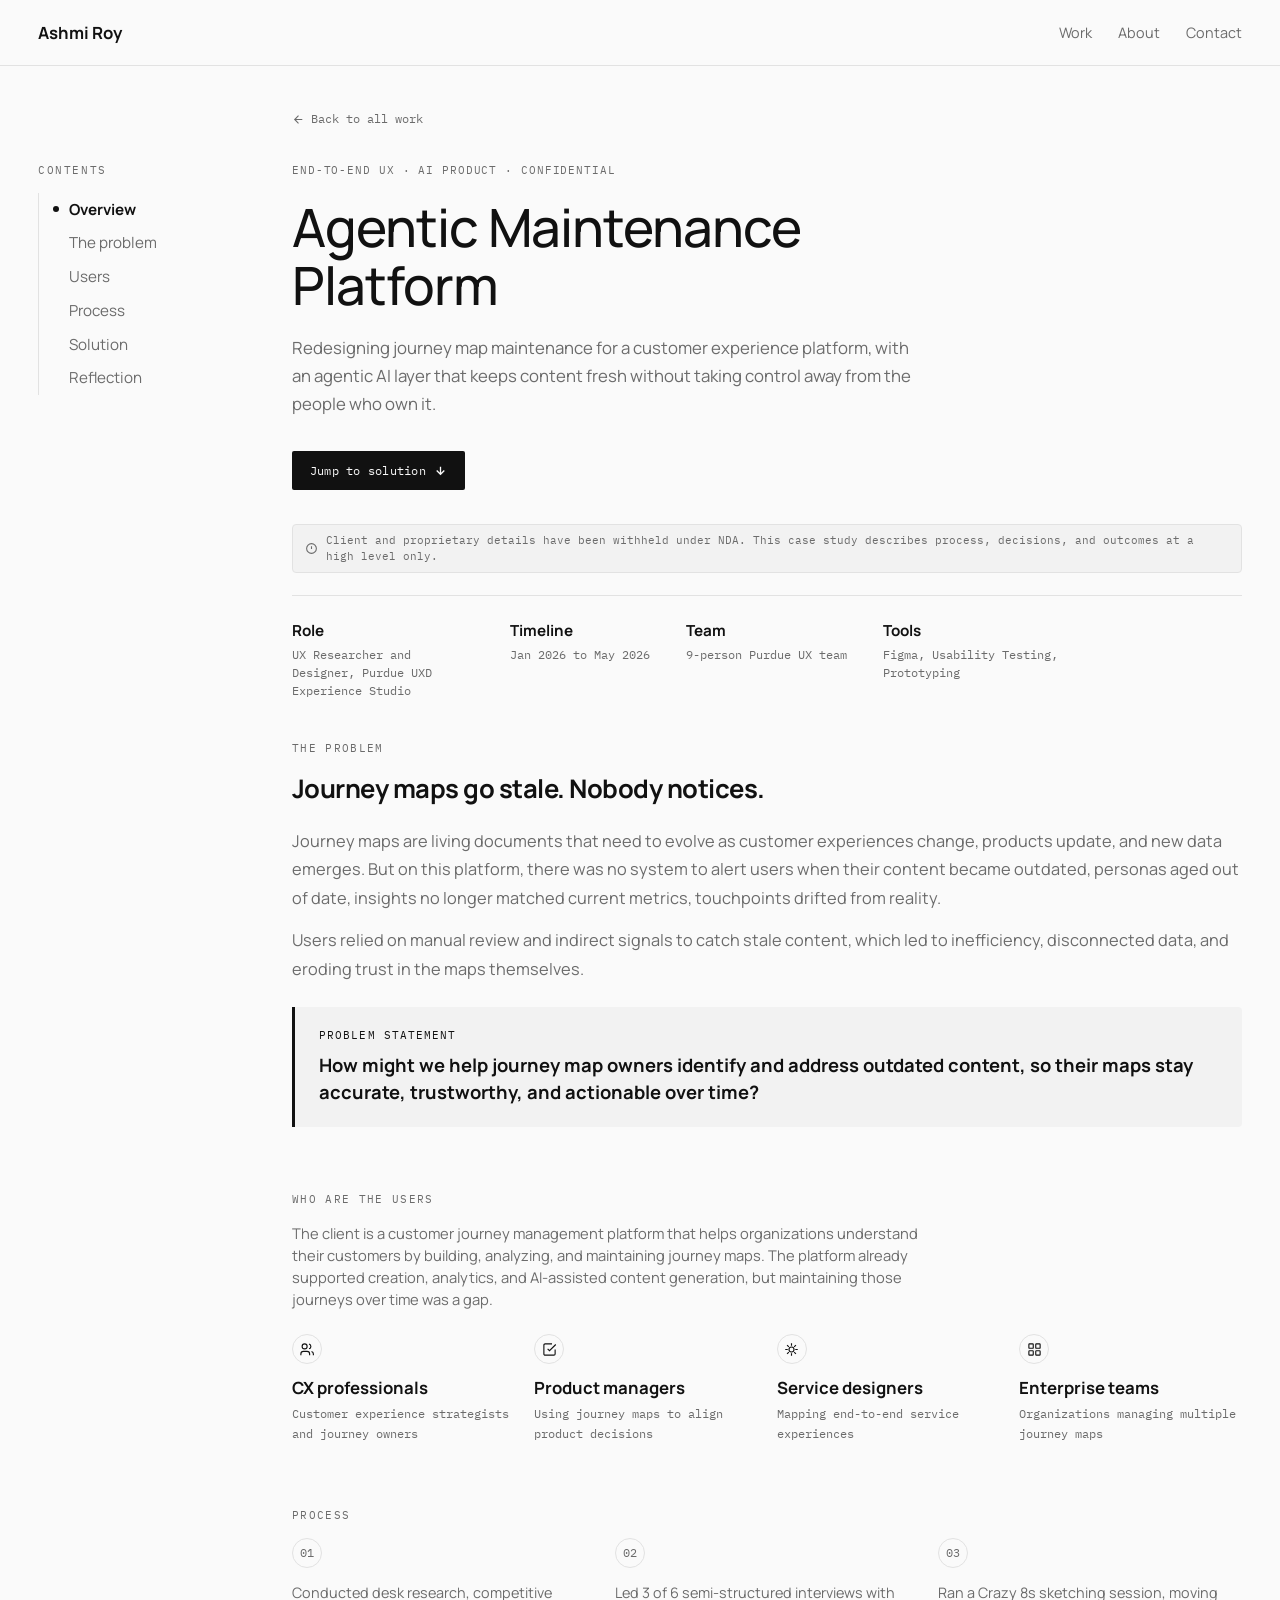
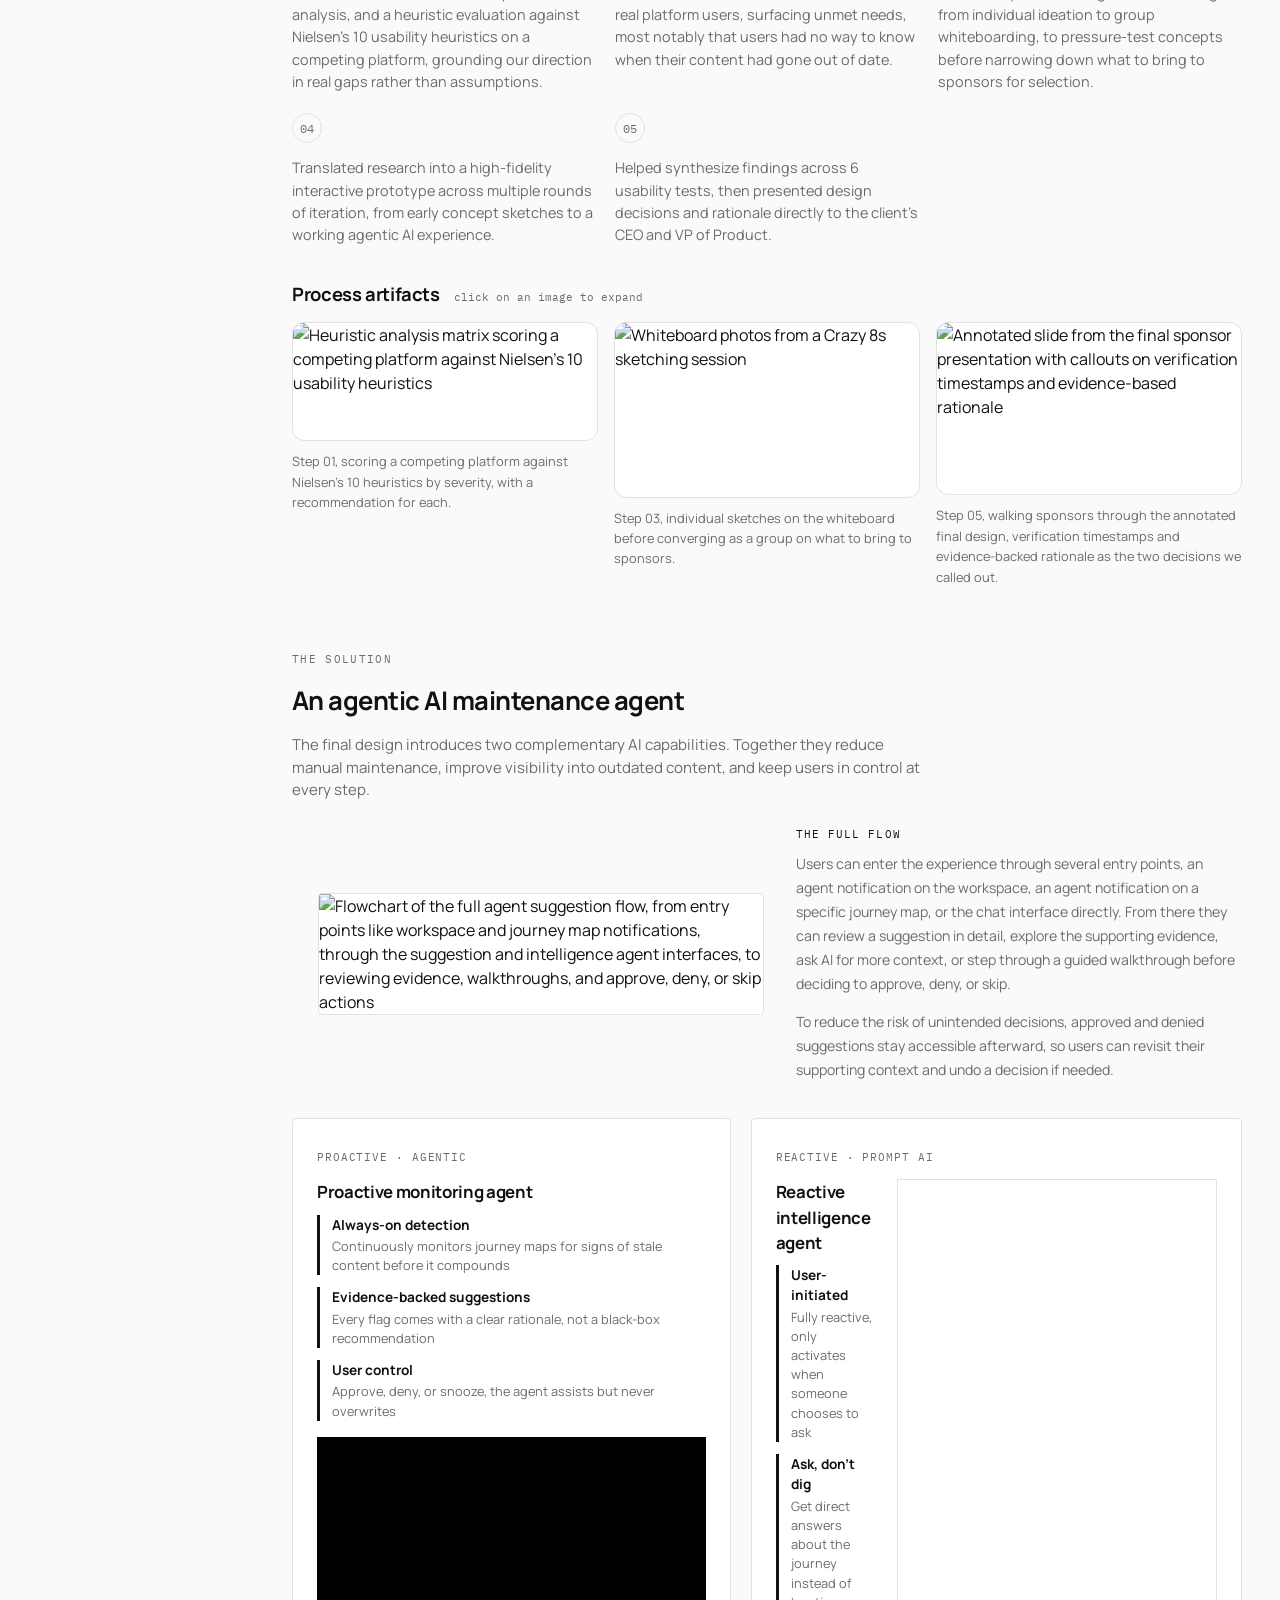
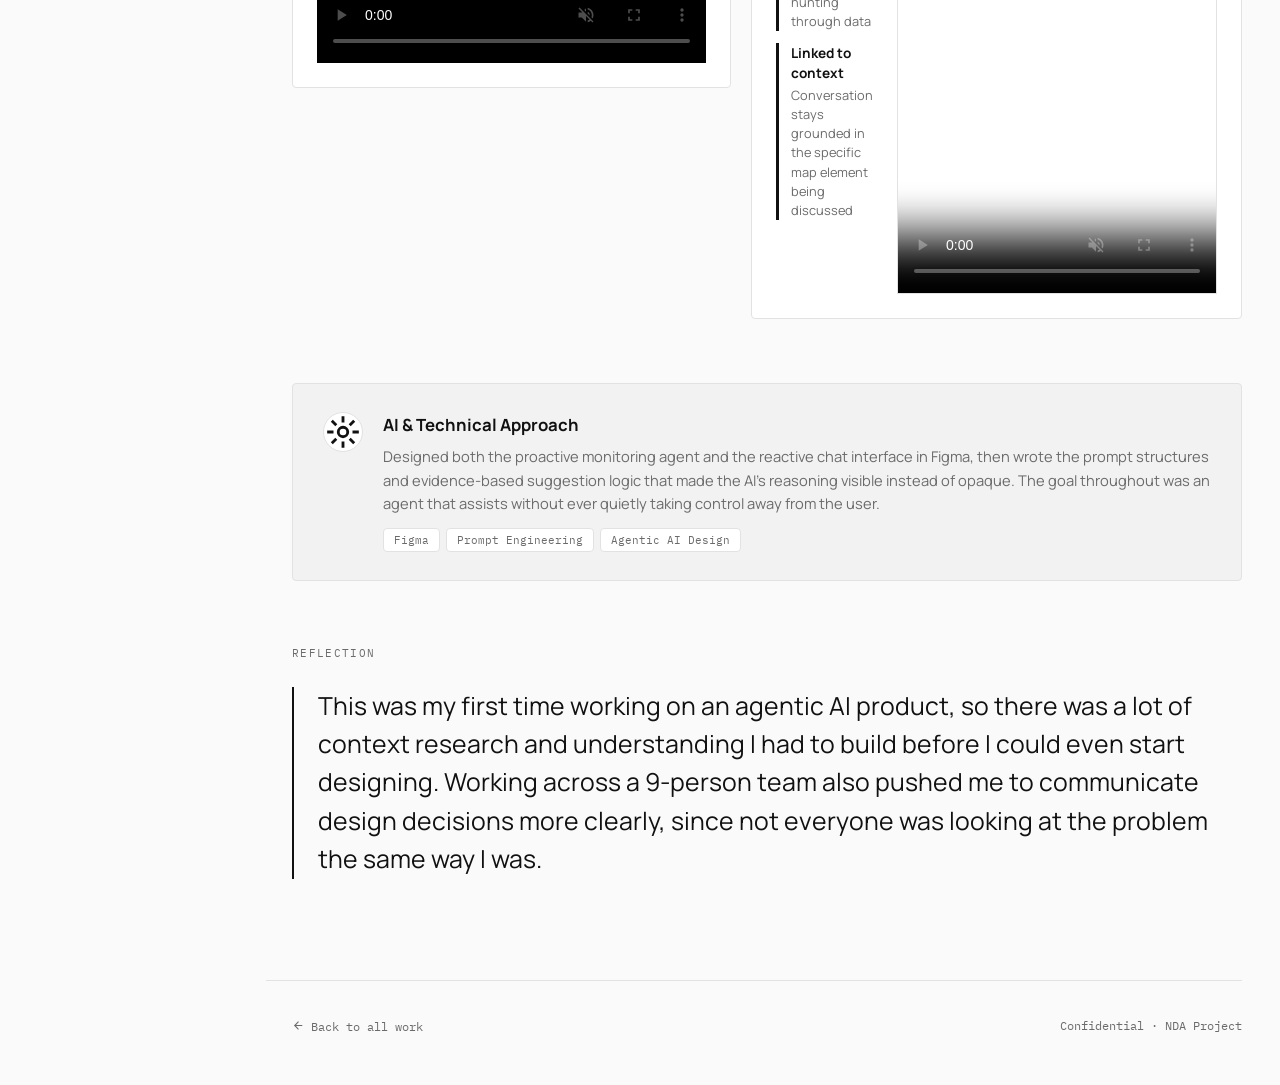
==== commit b11d9949: "v37 changes update text" ====
--- a/projects/agentic-ai.html
+++ b/projects/agentic-ai.html
@@ -94,7 +94,7 @@
 
 <section class="cs-section cs-overview" id="cs-problem">
   <div class="cs-section-label">The problem</div>
-  <h2 style="font-family:'Fraunces', serif; font-weight:700; font-size:1.6rem; margin:0 0 18px;">Journey maps go stale. Nobody notices.</h2>
+  <h2 style="font-family:'Manrope', sans-serif; font-weight:700; font-size:1.6rem; margin:0 0 18px;">Journey maps go stale. Nobody notices.</h2>
   <p>Journey maps are living documents that need to evolve as customer experiences change, products
   update, and new data emerges. But on this platform, there was no system to alert users when their
   content became outdated, personas aged out of date, insights no longer matched current metrics,
@@ -104,7 +104,7 @@
 
   <div style="border-left:3px solid var(--accent); background:var(--accent-soft); border-radius:0 var(--radius) var(--radius) 0; padding:20px 24px; margin-top:24px;">
     <div style="font-family:'IBM Plex Mono', monospace; font-size:.68rem; letter-spacing:.1em; text-transform:uppercase; color:var(--accent); margin-bottom:8px;">Problem statement</div>
-    <p style="font-family:'Fraunces', serif; font-weight:700; font-style:italic; font-size:1.15rem; color:var(--ink); margin:0; line-height:1.5; max-width:none;">
+    <p style="font-family:'Manrope', sans-serif; font-weight:700; font-size:1.15rem; color:var(--ink); margin:0; line-height:1.5; max-width:none;">
       How might we help journey map owners identify and address outdated content, so their maps stay
       accurate, trustworthy, and actionable over time?
     </p>
@@ -182,7 +182,7 @@
 
 <section class="cs-section" id="solution" style="scroll-margin-top: 100px;">
   <div class="cs-section-label">The solution</div>
-  <h2 style="font-family:'Fraunces', serif; font-weight:700; font-size:1.6rem; margin:0 0 14px;">An agentic AI maintenance agent</h2>
+  <h2 style="font-family:'Manrope', sans-serif; font-weight:700; font-size:1.6rem; margin:0 0 14px;">An agentic AI maintenance agent</h2>
   <p style="color:var(--ink-soft); font-size:.94rem; max-width:70ch; margin:0 0 24px;">
     The final design introduces two complementary AI capabilities. Together they reduce manual
     maintenance, improve visibility into outdated content, and keep users in control at every step.
@@ -287,10 +287,10 @@
 
 <section class="cs-section" id="cs-reflection">
   <div class="cs-section-label">Reflection</div>
-  <p class="cs-reflection" style="max-width:none;">"This was my first time working on an agentic AI product, so there was a lot
+  <p class="cs-reflection" style="max-width:none;">This was my first time working on an agentic AI product, so there was a lot
   of context research and understanding I had to build before I could even start designing. Working
   across a 9-person team also pushed me to communicate design decisions more clearly, since not
-  everyone was looking at the problem the same way I was."</p>
+  everyone was looking at the problem the same way I was.</p>
 </section>
 
 <div class="cs-footer-nav">
--- a/assets/styles.css
+++ b/assets/styles.css
@@ -1,4 +1,4 @@
-@import url('https://fonts.googleapis.com/css2?family=Fraunces:wght@400;500;600&family=Manrope:wght@400;500;600;700&family=IBM+Plex+Mono:wght@400;500&display=swap');
+@import url('https://fonts.googleapis.com/css2?family=Manrope:wght@400;500;600;700&family=IBM+Plex+Mono:wght@400;500&display=swap');
 
 /* ================= Tokens ================= */
 :root{
@@ -29,7 +29,7 @@
 }
 ::selection{ background:var(--ink); color:var(--bg); }
 a{ color:inherit; }
-h1,h2,h3{ font-family:'Fraunces', serif; font-weight:500; letter-spacing:-.01em; margin:0; }
+h1,h2,h3{ font-family:'Manrope', sans-serif; font-weight:600; letter-spacing:-.02em; margin:0; }
 img,video{ max-width:100%; }
 p a{ text-decoration:underline; text-underline-offset:3px; }
 em{ font-style:normal; }
@@ -88,7 +88,7 @@
 }
 .availability i{ width:7px; height:7px; border-radius:50%; background:var(--ink); display:inline-block; }
 
-.hero h1{ font-size:clamp(2rem,3.8vw,3.2rem); line-height:1.15; max-width:24ch; }
+.hero h1{ font-size:clamp(2rem,3.8vw,3.2rem); line-height:1.15; max-width:24ch; text-wrap:balance; font-weight:500; letter-spacing:-.03em; }
 .hero-sub{ color:var(--ink-soft); font-size:1.02rem; line-height:1.7; max-width:56ch; margin:24px 0 0; }
 .hero-facts{
   display:flex; flex-wrap:wrap; gap:8px 28px; margin-top:24px;
@@ -145,7 +145,7 @@
 .info-card p{ color:var(--ink-soft); line-height:1.7; margin:0; font-size:.93rem; }
 
 /* About + contact */
-.about-lead{ font-size:clamp(1.4rem,2.2vw,1.8rem); line-height:1.35; max-width:32ch; font-family:'Fraunces', serif; }
+.about-lead{ font-size:clamp(1.4rem,2.2vw,1.8rem); line-height:1.35; letter-spacing:-.02em; font-weight:500; max-width:32ch; font-family:'Manrope', sans-serif; }
 .toollist{ display:flex; flex-wrap:wrap; gap:8px; margin-top:28px; }
 .toollist span{
   font-family:'IBM Plex Mono', monospace; font-size:.72rem; color:var(--ink-soft);
@@ -207,7 +207,7 @@
   display:flex; justify-content:space-between; align-items:center; gap:20px;
 }
 .cs-collapse summary::-webkit-details-marker{ display:none; }
-.cs-collapse-title{ font-family:'Fraunces', serif; font-weight:500; font-size:1.1rem; color:var(--ink); line-height:1.3; max-width:56ch; }
+.cs-collapse-title{ font-family:'Manrope', sans-serif; font-weight:500; font-size:1.1rem; color:var(--ink); line-height:1.3; max-width:56ch; }
 .cs-collapse-toggle{ display:flex; align-items:center; gap:8px; flex-shrink:0; font-family:'IBM Plex Mono', monospace; font-size:.74rem; color:var(--ink-soft); }
 .cs-collapse .chevron{ flex-shrink:0; color:var(--ink-soft); transition:transform .3s var(--ease); }
 .cs-collapse[open] .chevron{ transform:rotate(180deg); }
@@ -261,7 +261,7 @@
 
 .cs-reflection{
   border-left:2px solid var(--ink); padding-left:24px;
-  font-family:'Fraunces', serif; font-weight:400; font-size:clamp(1.2rem,2.4vw,1.55rem);
+  font-family:'Manrope', sans-serif; font-weight:400; font-size:clamp(1.2rem,2.4vw,1.55rem);
   line-height:1.55; color:var(--ink); max-width:none;
 }
 .cs-footer-nav{
@@ -292,7 +292,7 @@
   border-left:2px solid var(--ink); background:var(--surface-2); border-radius:0 12px 12px 0;
   padding:20px 24px; margin:0 0 28px;
 }
-.cs-quote-card q{ display:block; font-family:'Fraunces', serif; font-size:1.25rem; line-height:1.45; quotes:none; }
+.cs-quote-card q{ display:block; font-family:'Manrope', sans-serif; font-size:1.25rem; line-height:1.45; quotes:none; }
 .cs-quote-card span{ display:block; margin-top:8px; font-family:'IBM Plex Mono', monospace; font-size:.7rem; color:var(--ink-soft); }
 .cs-note-grid{ display:grid; grid-template-columns:1fr 1fr; gap:20px; }
 .cs-note{ border:1px solid var(--line); background:var(--surface); border-radius:12px; padding:24px; }
@@ -402,7 +402,7 @@
 
 .cs-highlight{ border:1px solid var(--ink); border-radius:16px; background:var(--surface); padding:32px clamp(20px,3vw,36px) 30px; margin-top:44px; }
 .cs-highlight-head{ display:flex; align-items:center; gap:14px; margin-bottom:6px; }
-.cs-highlight-head h3{ font-family:'Fraunces', serif; font-weight:500; font-size:1.5rem; margin:0; }
+.cs-highlight-head h3{ font-family:'Manrope', sans-serif; font-weight:500; font-size:1.5rem; margin:0; }
 .cs-highlight .sub{ color:var(--ink-soft); font-size:.92rem; margin:0 0 28px; }
 .cs-flow{ display:grid; grid-template-columns:repeat(5,1fr); margin-bottom:34px; }
 .cs-flow-step{ position:relative; text-align:center; padding:0 8px; }
@@ -484,7 +484,7 @@
 @media (max-width:900px){ .cs-thumbs.two{ grid-template-columns:1fr; } .cs-flow.n2{ max-width:none; } }
 
 .cs-step-panel .frame.quote{ background:var(--surface-2); flex-direction:column; align-items:flex-start; justify-content:center; padding:28px clamp(20px,3vw,36px); gap:14px; }
-.cs-step-panel .frame.quote q{ font-family:'Fraunces', serif; font-size:clamp(1.25rem,2.2vw,1.7rem); line-height:1.35; color:var(--ink); quotes:"\201C" "\201D"; }
+.cs-step-panel .frame.quote q{ font-family:'Manrope', sans-serif; font-size:clamp(1.25rem,2.2vw,1.7rem); line-height:1.35; color:var(--ink); quotes:"\201C" "\201D"; }
 .cs-step-panel .frame.quote span{ font-family:'IBM Plex Mono', monospace; font-size:.7rem; letter-spacing:.06em; text-transform:uppercase; color:var(--ink-soft); }
 
 .cs-step-panel .frame.quote.plain q{ quotes:none; }
@@ -528,7 +528,7 @@
 
 /* Process artifacts (Agentic) */
 .cs-artifacts-head{ display:flex; align-items:baseline; flex-wrap:wrap; gap:6px 14px; margin:34px 0 14px; }
-.cs-artifacts-head h3{ font-family:'Fraunces', serif; font-style:italic; font-weight:600; font-size:1.15rem; margin:0; }
+.cs-artifacts-head h3{ font-family:'Manrope', sans-serif; font-weight:700; font-size:1.15rem; margin:0; }
 .cs-artifacts-head span{ font-family:'IBM Plex Mono', monospace; font-size:.7rem; color:var(--ink-soft); }
 .cs-thumbs.natural{ align-items:start; }
 .cs-thumbs.natural .frame{ aspect-ratio:auto; display:block; }
@@ -579,3 +579,39 @@
 @keyframes flowNudge{ 0%,100%{ transform:translate(-50%,0); } 50%{ transform:translate(-50%,-4px); } }
 button.cs-flow-step:not(.nudge) .cs-nudge{ display:none; }
 @media (prefers-reduced-motion:reduce){ button.cs-flow-step.nudge .ic::after, .cs-nudge{ animation:none; } }
+
+
+/* v28: separates research experience from projects on the homepage */
+.work-group{
+  font-family:'IBM Plex Mono', monospace; font-size:.68rem; letter-spacing:.14em; text-transform:uppercase;
+  color:var(--ink-soft); padding:34px 0 14px;
+}
+.work-list > .work-group:first-child{ padding-top:22px; }
+
+
+/* v29: availability moved into the sidebar */
+@media (max-width:900px){
+  .side-bottom{ justify-content:space-between; align-items:center; gap:14px; }
+  .side-status{ margin:0; padding:8px 10px; letter-spacing:.06em; }
+}
+
+
+/* ================= v36: About me, bigger work group labels ================= */
+.work-group{ font-size:.82rem; font-weight:500; color:var(--ink); letter-spacing:.14em; }
+
+.about-hi{ font-size:clamp(1.5rem,2.4vw,2rem); font-weight:600; letter-spacing:-.02em; margin:0 0 18px; }
+.about-copy p{ color:var(--ink-soft); font-size:1.05rem; line-height:1.75; max-width:64ch; margin:0 0 14px; }
+.about-photos{ display:grid; grid-template-columns:repeat(4,1fr); gap:10px; max-width:740px; margin-top:36px; }
+.about-photos figure{ margin:0; }
+.about-photos img{ width:100%; aspect-ratio:1/1; display:block; object-fit:cover; border:1px solid var(--line); border-radius:10px; background:var(--surface-2); }
+.about-photos .top img{ object-position:center 60%; }
+.about-think{ margin-top:64px; padding-top:36px; border-top:1px solid var(--line); }
+.about-think .about-lead{ margin-top:14px; }
+@media (max-width:700px){
+  .about-photos{ grid-template-columns:repeat(2,1fr); }
+}
+
+/* v37: availability is plain text under the location */
+.side-status{ padding:0 12px 18px; margin:0; font-family:'IBM Plex Mono', monospace; font-size:.68rem; line-height:1.6; letter-spacing:.1em; text-transform:uppercase; color:var(--ink-soft); }
+.side-foot{ padding-bottom:6px; }
+@media (max-width:900px){ .side-status{ padding:0; max-width:24ch; } .side-foot{ display:none; } }
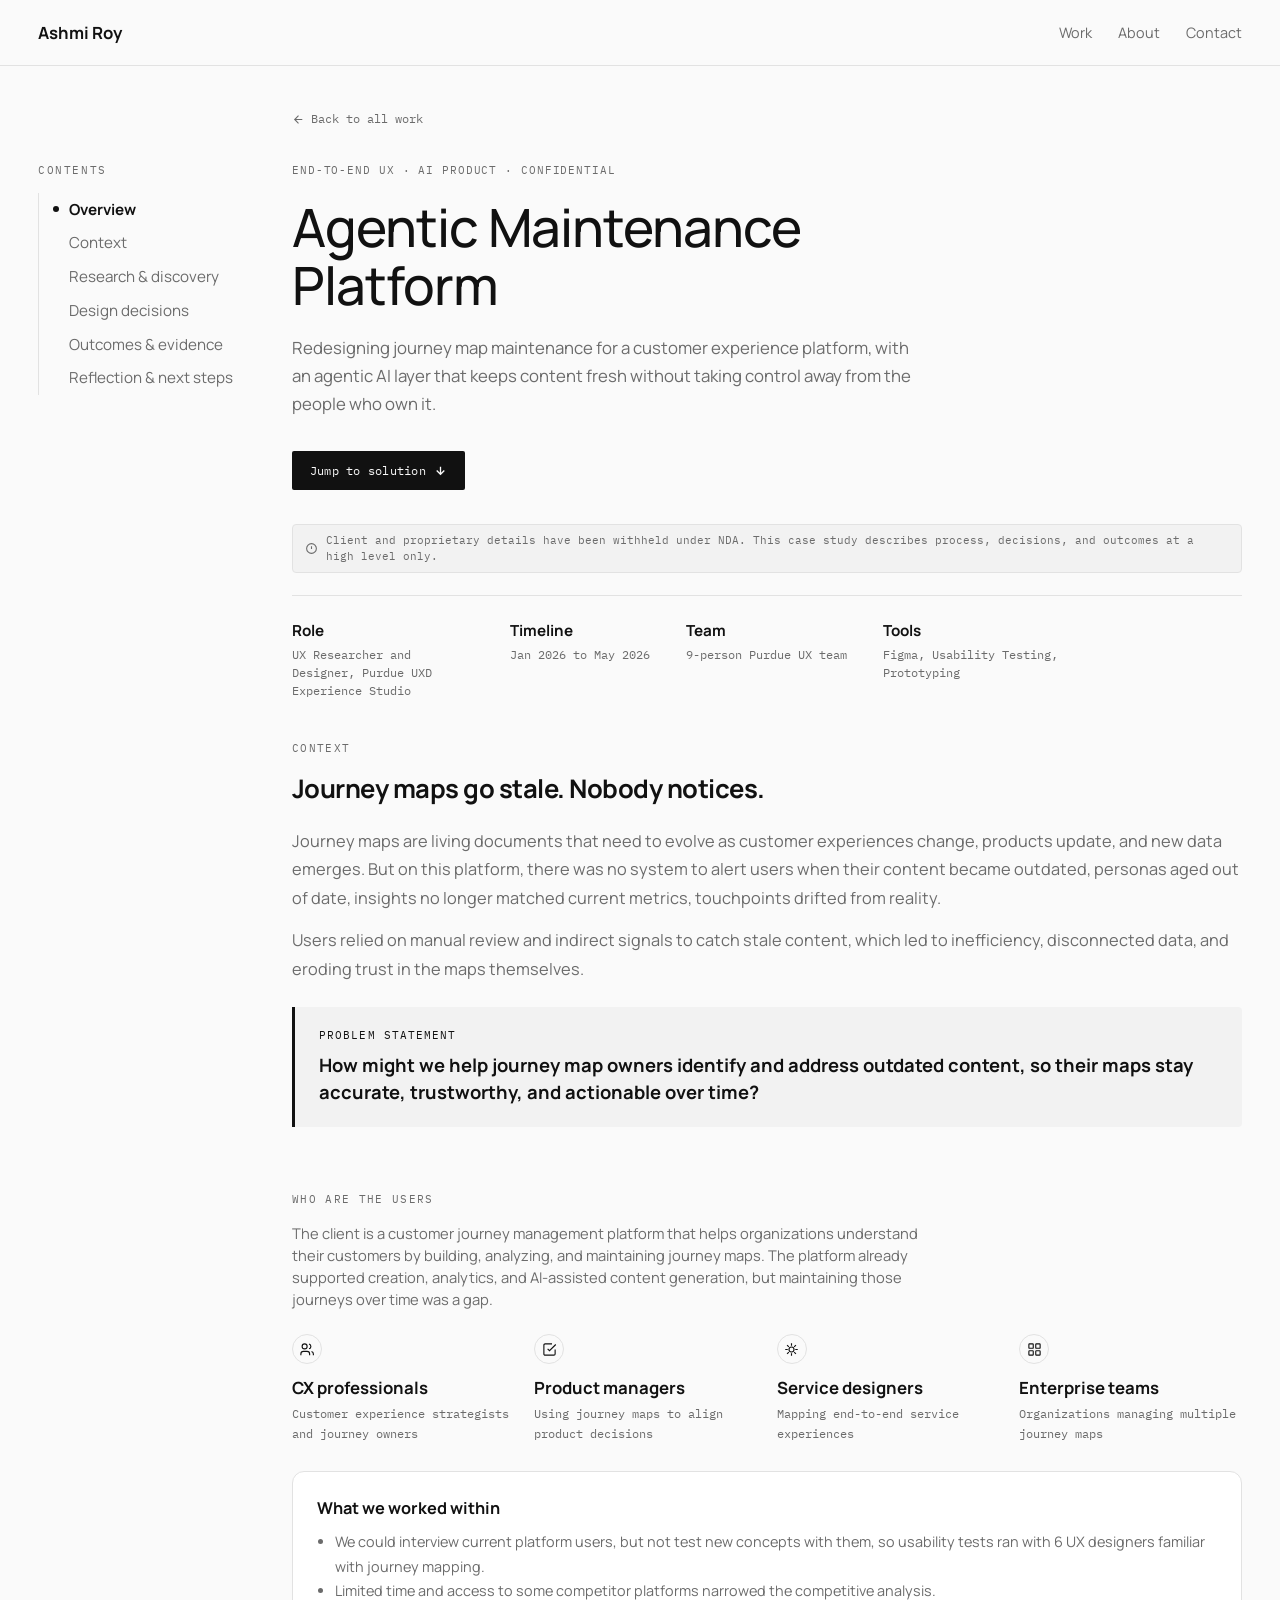
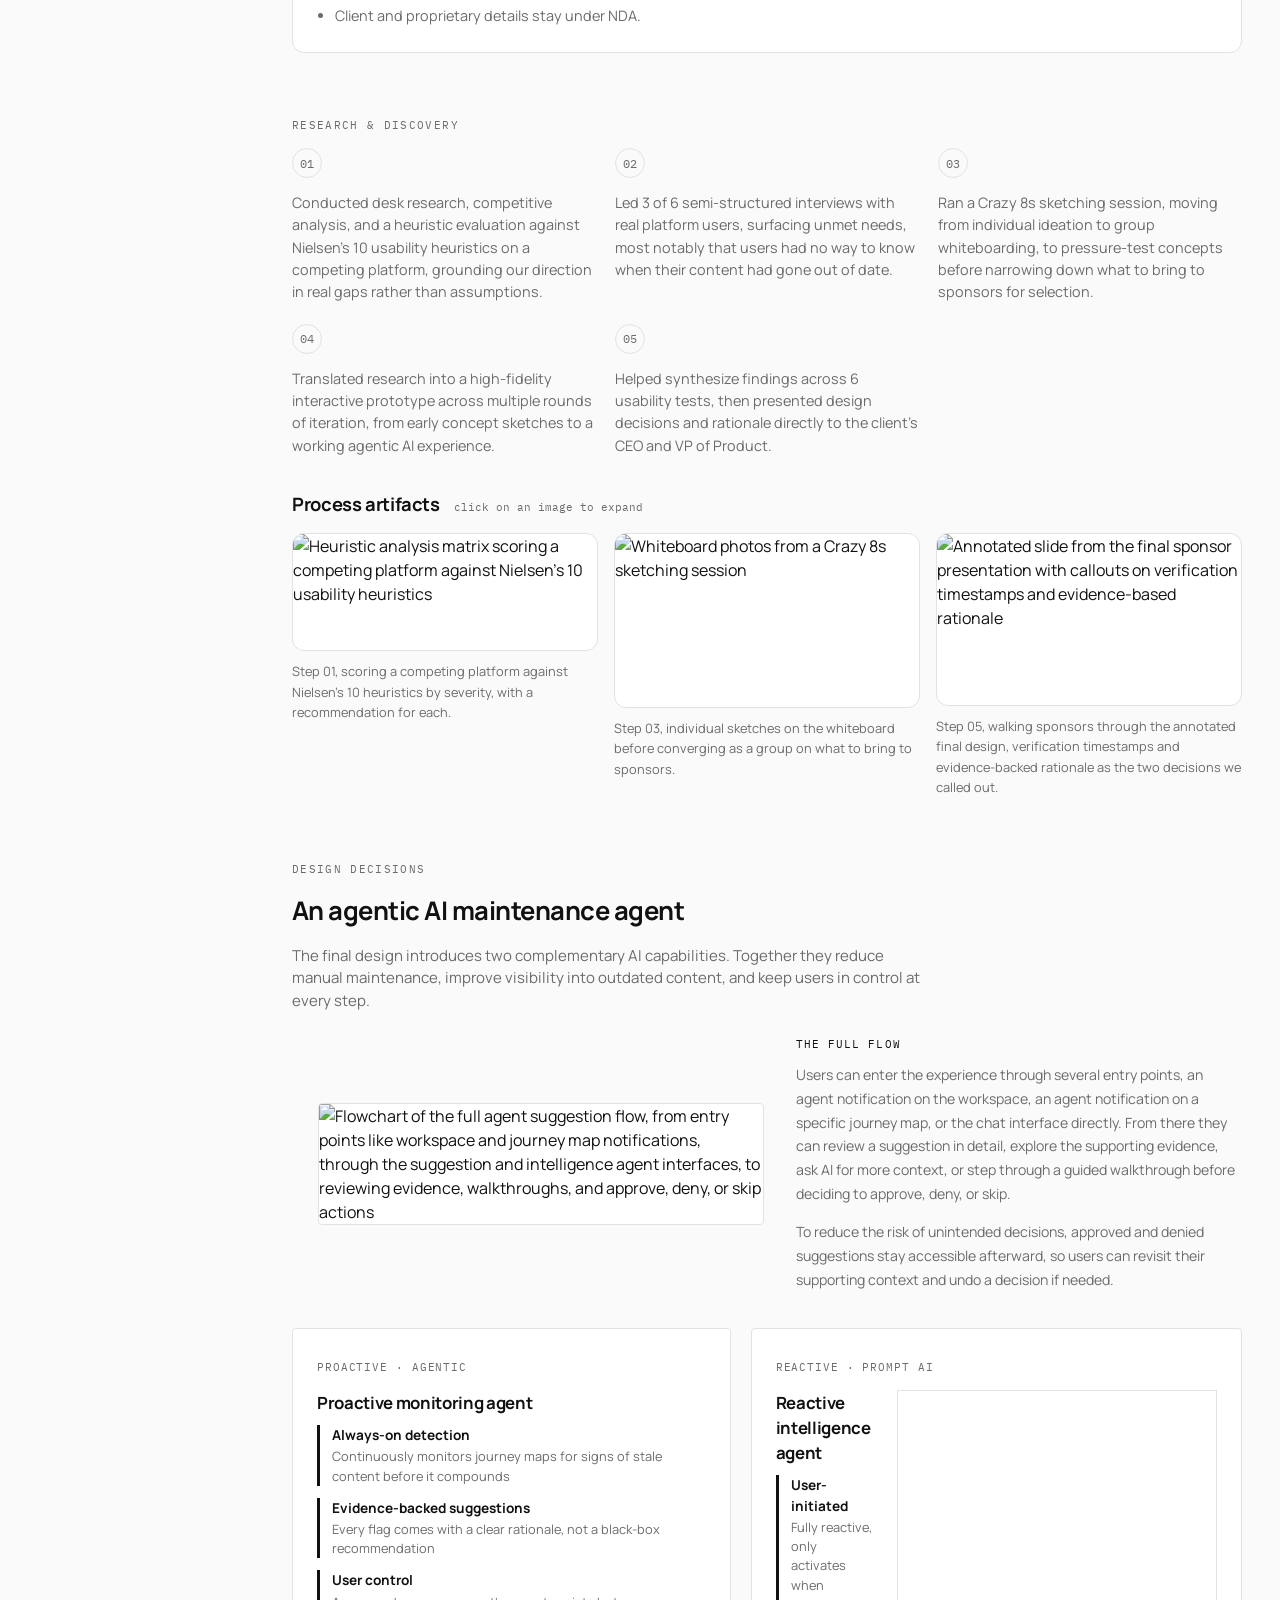
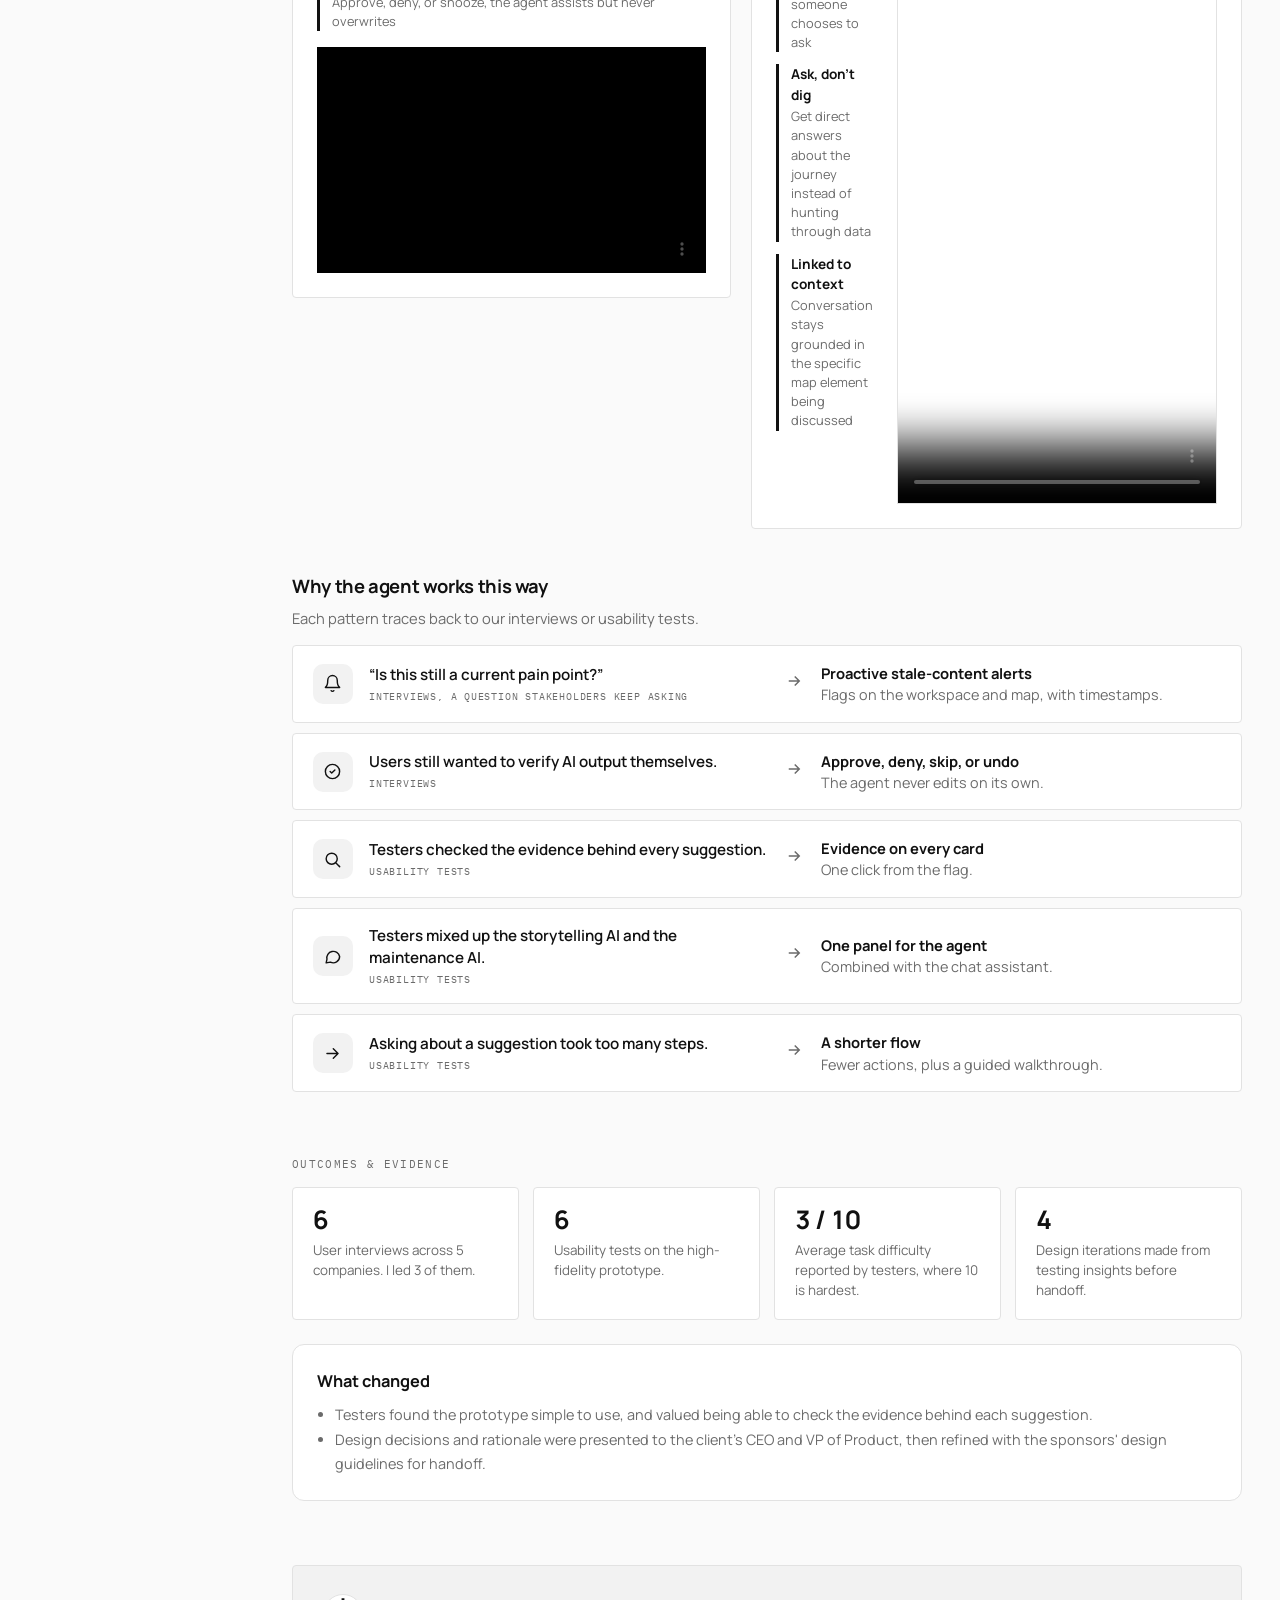
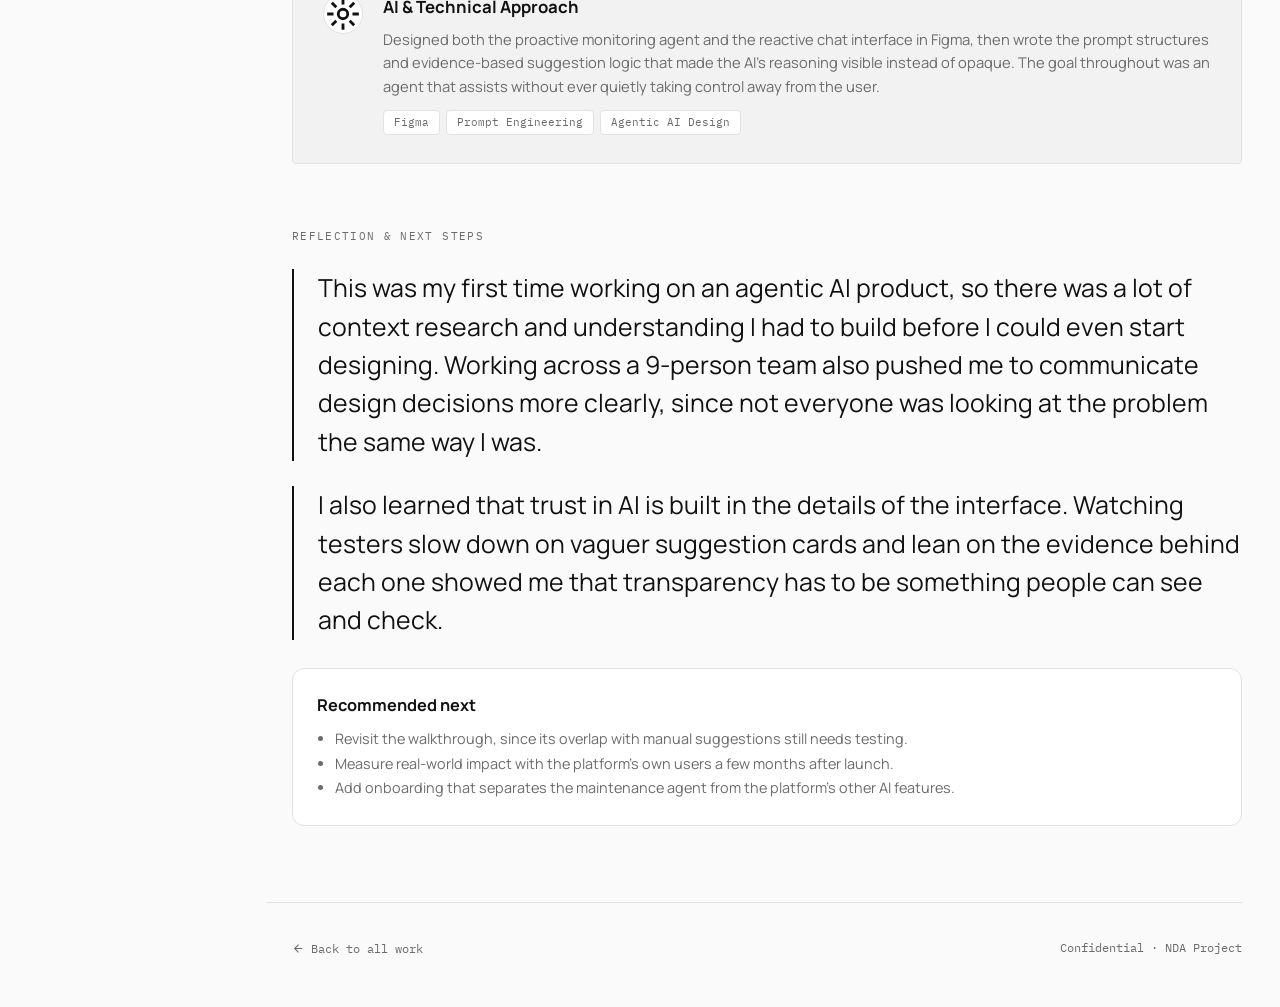
==== commit 29887949: "v48 ibm portfolio edits push on 10/03" ====
--- a/projects/agentic-ai.html
+++ b/projects/agentic-ai.html
@@ -4,7 +4,7 @@
 <meta charset="UTF-8">
 <meta name="viewport" content="width=device-width, initial-scale=1.0">
 <title>Agentic Maintenance Platform · ashmi.design</title>
-<link rel="stylesheet" href="../assets/styles.css">
+<link rel="stylesheet" href="../assets/styles.css?v=49">
 <style>
   .lightbox-trigger{ cursor: zoom-in; }
   .lightbox-overlay{
@@ -53,11 +53,11 @@
   <div class="cs-toc-title">Contents</div>
   <ol>
       <li><a href="#cs-top">Overview</a></li>
-      <li><a href="#cs-problem">The problem</a></li>
-      <li><a href="#cs-users">Users</a></li>
-      <li><a href="#cs-process">Process</a></li>
-      <li><a href="#solution">Solution</a></li>
-      <li><a href="#cs-reflection">Reflection</a></li>
+      <li><a href="#cs-problem">Context</a></li>
+      <li><a href="#cs-process">Research &amp; discovery</a></li>
+      <li><a href="#solution">Design decisions</a></li>
+      <li><a href="#cs-outcome">Outcomes &amp; evidence</a></li>
+      <li><a href="#cs-reflection">Reflection &amp; next steps</a></li>
   </ol>
 </div>
 </aside>
@@ -93,7 +93,7 @@
 </section>
 
 <section class="cs-section cs-overview" id="cs-problem">
-  <div class="cs-section-label">The problem</div>
+  <div class="cs-section-label">Context</div>
   <h2 style="font-family:'Manrope', sans-serif; font-weight:700; font-size:1.6rem; margin:0 0 18px;">Journey maps go stale. Nobody notices.</h2>
   <p>Journey maps are living documents that need to evolve as customer experiences change, products
   update, and new data emerges. But on this platform, there was no system to alert users when their
@@ -102,12 +102,10 @@
   <p>Users relied on manual review and indirect signals to catch stale content, which led to
   inefficiency, disconnected data, and eroding trust in the maps themselves.</p>
 
-  <div style="border-left:3px solid var(--accent); background:var(--accent-soft); border-radius:0 var(--radius) var(--radius) 0; padding:20px 24px; margin-top:24px;">
-    <div style="font-family:'IBM Plex Mono', monospace; font-size:.68rem; letter-spacing:.1em; text-transform:uppercase; color:var(--accent); margin-bottom:8px;">Problem statement</div>
-    <p style="font-family:'Manrope', sans-serif; font-weight:700; font-size:1.15rem; color:var(--ink); margin:0; line-height:1.5; max-width:none;">
-      How might we help journey map owners identify and address outdated content, so their maps stay
-      accurate, trustworthy, and actionable over time?
-    </p>
+  <div class="cs-problem">
+    <div class="lab">Problem statement</div>
+    <p>How might we help journey map owners identify and address outdated content, so their maps stay
+      accurate, trustworthy, and actionable over time?</p>
   </div>
 </section>
 
@@ -145,10 +143,19 @@
       <b>Enterprise teams</b>Organizations managing multiple journey maps
     </div>
   </div>
+
+  <div class="cs-note" style="margin-top:28px;">
+    <h3>What we worked within</h3>
+    <ul>
+      <li>We could interview current platform users, but not test new concepts with them, so usability tests ran with 6 UX designers familiar with journey mapping.</li>
+      <li>Limited time and access to some competitor platforms narrowed the competitive analysis.</li>
+      <li>Client and proprietary details stay under NDA.</li>
+    </ul>
+  </div>
 </section>
 
 <section class="cs-section" id="cs-process">
-  <div class="cs-section-label">Process</div>
+  <div class="cs-section-label">Research &amp; discovery</div>
   <div class="cs-process-grid cs-process-3col">
     <div class="cs-step">
       <div class="cs-step-num">01</div>
@@ -181,7 +188,7 @@
 </section>
 
 <section class="cs-section" id="solution" style="scroll-margin-top: 100px;">
-  <div class="cs-section-label">The solution</div>
+  <div class="cs-section-label">Design decisions</div>
   <h2 style="font-family:'Manrope', sans-serif; font-weight:700; font-size:1.6rem; margin:0 0 14px;">An agentic AI maintenance agent</h2>
   <p style="color:var(--ink-soft); font-size:.94rem; max-width:70ch; margin:0 0 24px;">
     The final design introduces two complementary AI capabilities. Together they reduce manual
@@ -263,6 +270,58 @@
       </div>
     </div>
   </div>
+
+  <h3 style="font-family:'Manrope', sans-serif; font-weight:700; font-size:1.15rem; margin:44px 0 6px;">Why the agent works this way</h3>
+  <p style="color:var(--ink-soft); font-size:.92rem; max-width:70ch; margin:0 0 16px;">Each pattern traces back to our interviews or usability tests.</p>
+  <div class="cs-insights">
+    <div class="cs-insight">
+      <div class="ic"><svg viewBox="0 0 24 24" fill="none" stroke="currentColor" stroke-width="1.8" stroke-linecap="round" stroke-linejoin="round"><path d="M18 8a6 6 0 0 0-12 0c0 7-3 9-3 9h18s-3-2-3-9"/><path d="M13.7 21a2 2 0 0 1-3.4 0"/></svg></div>
+      <div class="heard"><q>Is this still a current pain point?</q><span class="src">Interviews, a question stakeholders keep asking</span></div>
+      <div class="arrow"><svg viewBox="0 0 24 24" width="18" height="18" fill="none" stroke="currentColor" stroke-width="2"><path d="M5 12h14M13 6l6 6-6 6"/></svg></div>
+      <div class="did"><b>Proactive stale-content alerts</b>Flags on the workspace and map, with timestamps.</div>
+    </div>
+    <div class="cs-insight">
+      <div class="ic"><svg viewBox="0 0 24 24" fill="none" stroke="currentColor" stroke-width="1.8" stroke-linecap="round" stroke-linejoin="round"><path d="M9 12l2 2 4-4"/><circle cx="12" cy="12" r="9"/></svg></div>
+      <div class="heard">Users still wanted to verify AI output themselves.<span class="src">Interviews</span></div>
+      <div class="arrow"><svg viewBox="0 0 24 24" width="18" height="18" fill="none" stroke="currentColor" stroke-width="2"><path d="M5 12h14M13 6l6 6-6 6"/></svg></div>
+      <div class="did"><b>Approve, deny, skip, or undo</b>The agent never edits on its own.</div>
+    </div>
+    <div class="cs-insight">
+      <div class="ic"><svg viewBox="0 0 24 24" fill="none" stroke="currentColor" stroke-width="1.8" stroke-linecap="round" stroke-linejoin="round"><circle cx="11" cy="11" r="7"/><path d="M21 21l-4.3-4.3"/></svg></div>
+      <div class="heard">Testers checked the evidence behind every suggestion.<span class="src">Usability tests</span></div>
+      <div class="arrow"><svg viewBox="0 0 24 24" width="18" height="18" fill="none" stroke="currentColor" stroke-width="2"><path d="M5 12h14M13 6l6 6-6 6"/></svg></div>
+      <div class="did"><b>Evidence on every card</b>One click from the flag.</div>
+    </div>
+    <div class="cs-insight">
+      <div class="ic"><svg viewBox="0 0 24 24" fill="none" stroke="currentColor" stroke-width="1.8" stroke-linecap="round" stroke-linejoin="round"><path d="M21 12a8 8 0 0 1-11.6 7.1L4 20l1-4.6A8 8 0 1 1 21 12z"/></svg></div>
+      <div class="heard">Testers mixed up the storytelling AI and the maintenance AI.<span class="src">Usability tests</span></div>
+      <div class="arrow"><svg viewBox="0 0 24 24" width="18" height="18" fill="none" stroke="currentColor" stroke-width="2"><path d="M5 12h14M13 6l6 6-6 6"/></svg></div>
+      <div class="did"><b>One panel for the agent</b>Combined with the chat assistant.</div>
+    </div>
+    <div class="cs-insight">
+      <div class="ic"><svg viewBox="0 0 24 24" fill="none" stroke="currentColor" stroke-width="1.8" stroke-linecap="round" stroke-linejoin="round"><path d="M5 12h14M13 6l6 6-6 6"/></svg></div>
+      <div class="heard">Asking about a suggestion took too many steps.<span class="src">Usability tests</span></div>
+      <div class="arrow"><svg viewBox="0 0 24 24" width="18" height="18" fill="none" stroke="currentColor" stroke-width="2"><path d="M5 12h14M13 6l6 6-6 6"/></svg></div>
+      <div class="did"><b>A shorter flow</b>Fewer actions, plus a guided walkthrough.</div>
+    </div>
+  </div>
+</section>
+
+<section class="cs-section" id="cs-outcome">
+  <div class="cs-section-label">Outcomes &amp; evidence</div>
+  <div class="cs-stats">
+    <div class="cs-stat"><b>6</b><span>User interviews across 5 companies. I led 3 of them.</span></div>
+    <div class="cs-stat"><b>6</b><span>Usability tests on the high-fidelity prototype.</span></div>
+    <div class="cs-stat"><b>3 / 10</b><span>Average task difficulty reported by testers, where 10 is hardest.</span></div>
+    <div class="cs-stat"><b>4</b><span>Design iterations made from testing insights before handoff.</span></div>
+  </div>
+  <div class="cs-note">
+    <h3>What changed</h3>
+    <ul>
+      <li>Testers found the prototype simple to use, and valued being able to check the evidence behind each suggestion.</li>
+      <li>Design decisions and rationale were presented to the client's CEO and VP of Product, then refined with the sponsors' design guidelines for handoff.</li>
+    </ul>
+  </div>
 </section>
 
 <section class="cs-section">
@@ -286,11 +345,22 @@
 </section>
 
 <section class="cs-section" id="cs-reflection">
-  <div class="cs-section-label">Reflection</div>
+  <div class="cs-section-label">Reflection &amp; next steps</div>
   <p class="cs-reflection" style="max-width:none;">This was my first time working on an agentic AI product, so there was a lot
   of context research and understanding I had to build before I could even start designing. Working
   across a 9-person team also pushed me to communicate design decisions more clearly, since not
   everyone was looking at the problem the same way I was.</p>
+  <p class="cs-reflection" style="max-width:none;">I also learned that trust in AI is built in the details of the interface. Watching testers slow
+  down on vaguer suggestion cards and lean on the evidence behind each one showed me that transparency
+  has to be something people can see and check.</p>
+  <div class="cs-note" style="margin-top:28px;">
+    <h3>Recommended next</h3>
+    <ul>
+      <li>Revisit the walkthrough, since its overlap with manual suggestions still needs testing.</li>
+      <li>Measure real-world impact with the platform's own users a few months after launch.</li>
+      <li>Add onboarding that separates the maintenance agent from the platform's other AI features.</li>
+    </ul>
+  </div>
 </section>
 
 <div class="cs-footer-nav">
@@ -314,6 +384,6 @@
   <div class="lightbox-hint">Click anywhere, or press Esc, to close</div>
 </div>
 
-<script src="../assets/script.js"></script>
+<script src="../assets/script.js?v=49"></script>
 </body>
 </html>
--- a/assets/styles.css
+++ b/assets/styles.css
@@ -615,3 +615,39 @@
 .side-status{ padding:0 12px 18px; margin:0; font-family:'IBM Plex Mono', monospace; font-size:.68rem; line-height:1.6; letter-spacing:.1em; text-transform:uppercase; color:var(--ink-soft); }
 .side-foot{ padding-bottom:6px; }
 @media (max-width:900px){ .side-status{ padding:0; max-width:24ch; } .side-foot{ display:none; } }
+
+/* v40: homepage meta line */
+.work-meta{ display:flex; flex-wrap:wrap; gap:4px 0; font-family:'IBM Plex Mono', monospace; font-size:.72rem; color:var(--ink); margin:-6px 0 14px; }
+.work-meta span + span::before{ content:"·"; color:var(--ink-soft); margin:0 8px; }
+
+/* v45: shared case study components */
+.cs-problem{ border-left:3px solid var(--accent); background:var(--accent-soft); border-radius:0 var(--radius) var(--radius) 0; padding:20px 24px; margin-top:24px; }
+.cs-problem .lab{ font-family:'IBM Plex Mono', monospace; font-size:.68rem; letter-spacing:.1em; text-transform:uppercase; color:var(--accent); margin-bottom:8px; }
+.cs-problem p{ font-family:'Manrope', sans-serif; font-weight:700; font-size:1.15rem; color:var(--ink); margin:0; line-height:1.5; max-width:none; }
+.cs-why{ display:grid; gap:0; border:1px solid var(--line); border-radius:var(--radius); background:var(--surface); overflow:hidden; margin-top:8px; }
+.cs-why-row{ display:grid; grid-template-columns:minmax(0,1fr) minmax(0,1fr); gap:24px; padding:18px 22px; border-top:1px solid var(--line); }
+.cs-why-row:first-child{ border-top:0; }
+.cs-why-row.head{ background:var(--surface-2); padding-block:10px; }
+.cs-why-row.head div{ font-family:'IBM Plex Mono', monospace; font-size:.66rem; letter-spacing:.1em; text-transform:uppercase; color:var(--ink-soft); }
+.cs-why-row b{ display:block; font-weight:700; font-size:.92rem; margin-bottom:4px; }
+.cs-why-row p{ margin:0; color:var(--ink-soft); font-size:.88rem; line-height:1.6; }
+.cs-why-row .src{ display:block; font-family:'IBM Plex Mono', monospace; font-size:.64rem; letter-spacing:.06em; text-transform:uppercase; color:var(--ink-soft); margin-top:8px; }
+.cs-stats{ display:grid; grid-template-columns:repeat(auto-fit, minmax(170px, 1fr)); gap:14px; margin:0 0 24px; }
+.cs-stat{ border:1px solid var(--line); border-radius:var(--radius); background:var(--surface); padding:18px 20px; }
+.cs-stat b{ display:block; font-size:1.6rem; font-weight:700; letter-spacing:-.02em; line-height:1.1; font-variant-numeric:tabular-nums; }
+.cs-stat span{ display:block; color:var(--ink-soft); font-size:.84rem; line-height:1.5; margin-top:6px; }
+.cs-reflection + .cs-reflection{ margin-top:16px; }
+@media (max-width:720px){ .cs-why-row{ grid-template-columns:1fr; gap:10px; } .cs-why-row.head{ display:none; } }
+
+/* v49: compact insight rows (finding to design) */
+.cs-insights{ display:grid; gap:10px; margin-top:8px; }
+.cs-insight{ display:grid; grid-template-columns:40px minmax(0,1fr) 20px minmax(0,1fr); gap:16px; align-items:center; border:1px solid var(--line); border-radius:var(--radius); background:var(--surface); padding:16px 20px; }
+.cs-insight .ic{ width:40px; height:40px; border-radius:10px; background:var(--surface-2); display:flex; align-items:center; justify-content:center; color:var(--ink); }
+.cs-insight .ic svg{ width:19px; height:19px; }
+.cs-insight .heard{ font-weight:600; font-size:.95rem; line-height:1.45; color:var(--ink); }
+.cs-insight .heard q{ quotes:"\201C" "\201D"; }
+.cs-insight .src{ display:block; font-family:'IBM Plex Mono', monospace; font-size:.62rem; letter-spacing:.08em; text-transform:uppercase; color:var(--ink-soft); margin-top:4px; font-weight:400; }
+.cs-insight .arrow{ color:var(--ink-soft); }
+.cs-insight .did{ font-size:.9rem; color:var(--ink-soft); line-height:1.5; }
+.cs-insight .did b{ display:block; color:var(--ink); font-weight:700; font-size:.92rem; }
+@media (max-width:720px){ .cs-insight{ grid-template-columns:40px minmax(0,1fr); } .cs-insight .arrow{ display:none; } .cs-insight .did{ grid-column:2; } }
